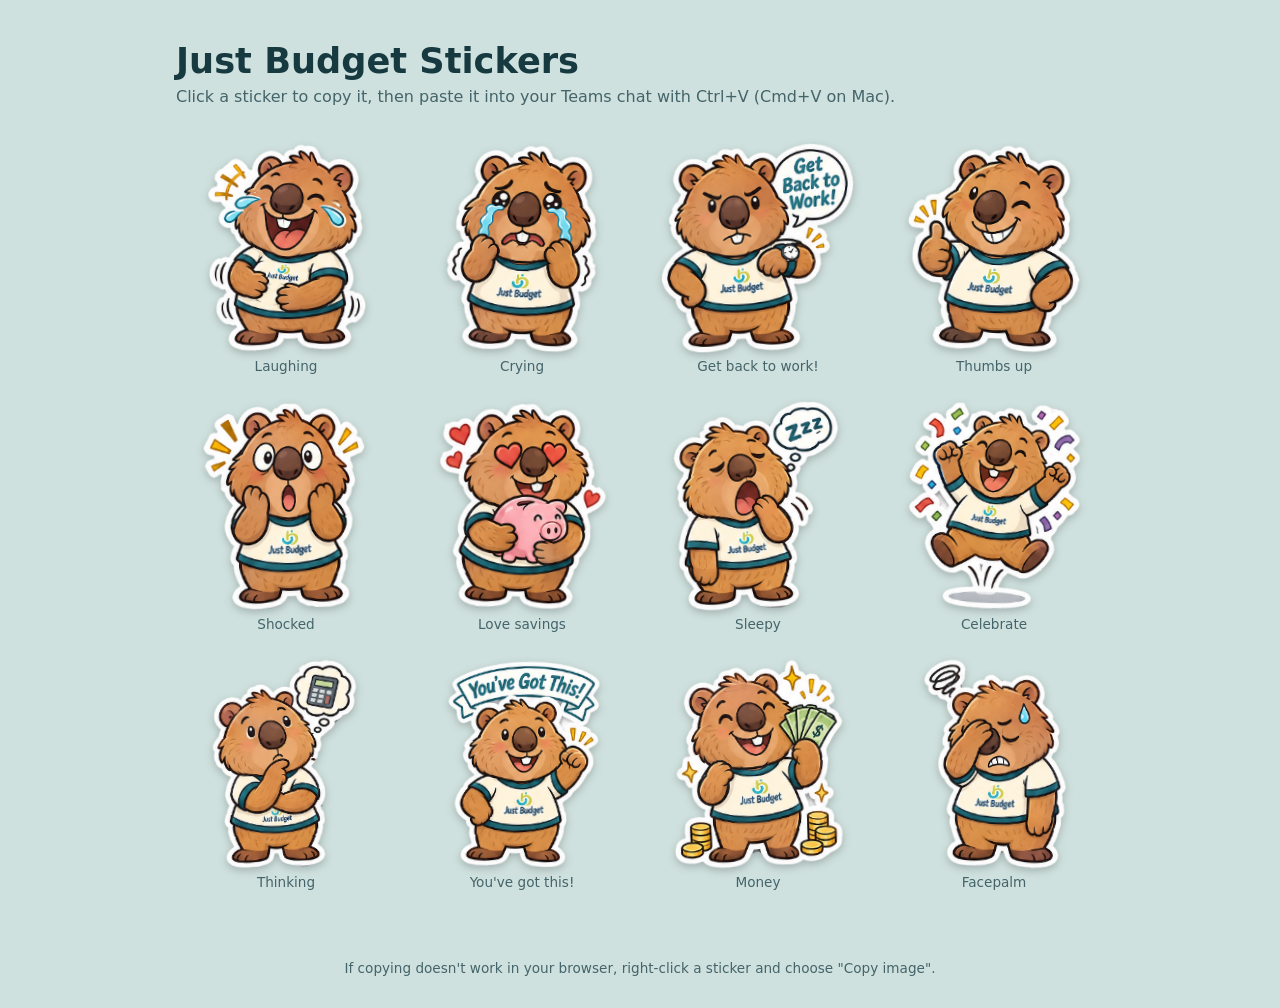
==== index.html @ e2607b58 "Move styles and script into separate files" ====
<!doctype html>
<html lang="en">
<head>
<meta charset="utf-8">
<meta name="viewport" content="width=device-width, initial-scale=1">
<title>Just Budget Stickers</title>
<link rel="stylesheet" href="css/styles.css">
</head>
<body>
<header>
  <h1>Just Budget Stickers</h1>
  <p>Click a sticker to copy it, then paste it into your Teams chat with Ctrl+V (Cmd+V on Mac).</p>
</header>
<main id="grid"></main>
<footer>If copying doesn't work in your browser, right-click a sticker and choose "Copy image".</footer>
<div id="toast" role="status" aria-live="polite"></div>
<script src="js/app.js"></script>
</body>
</html>
---- css/styles.css ----
:root {
  --bg: #cfe1de; --ink: #173a40; --muted: #44646a;
  --accent: #12606b; --ring: rgba(18, 96, 107, .35);
}
@media (prefers-color-scheme: dark) {
  :root { --bg: #15201f; --ink: #e8efee; --muted: #9bb0ae; --accent: #5cc2c9; --ring: rgba(92, 194, 201, .4); }
}
* { box-sizing: border-box; }
body {
  margin: 0; background: var(--bg); color: var(--ink);
  font-family: system-ui, -apple-system, "Segoe UI", Roboto, sans-serif;
}
header { max-width: 960px; margin: 0 auto; padding: 40px 16px 8px; }
h1 { margin: 0 0 6px; font-size: clamp(1.6rem, 4vw, 2.2rem); }
header p { margin: 0; color: var(--muted); }
main {
  max-width: 960px; margin: 0 auto; padding: 24px 16px 64px;
  display: grid; gap: 16px; grid-template-columns: repeat(auto-fill, minmax(200px, 1fr));
}
button.sticker {
  all: unset; cursor: pointer; padding: 6px; border-radius: 18px;
  display: flex; flex-direction: column; align-items: center; gap: 6px;
}
button.sticker img {
  width: 100%; aspect-ratio: 1; object-fit: contain;
  filter: drop-shadow(0 3px 4px rgba(0,0,0,.22));
  transition: transform .15s ease, filter .15s ease;
}
button.sticker:nth-child(odd) img { transform: rotate(-2deg); }
button.sticker:nth-child(even) img { transform: rotate(2deg); }
button.sticker:hover img { transform: translateY(-4px) rotate(0deg) scale(1.04); filter: drop-shadow(0 10px 12px rgba(0,0,0,.25)); }
button.sticker:active img { transform: scale(.95); }
button.sticker:focus-visible { outline: 3px solid var(--ring); outline-offset: 2px; }
button.sticker span { font-size: .85rem; color: var(--muted); }
#toast {
  position: fixed; left: 50%; bottom: 28px; transform: translate(-50%, 20px);
  background: var(--accent); color: #fff; padding: 12px 18px; border-radius: 999px;
  font-weight: 600; opacity: 0; pointer-events: none; transition: opacity .2s, transform .2s;
  max-width: calc(100% - 32px); text-align: center;
}
#toast.show { opacity: 1; transform: translate(-50%, 0); }
#toast.warn { background: #8a4b12; }
footer { text-align: center; color: var(--muted); font-size: .85rem; padding: 0 16px 32px; }
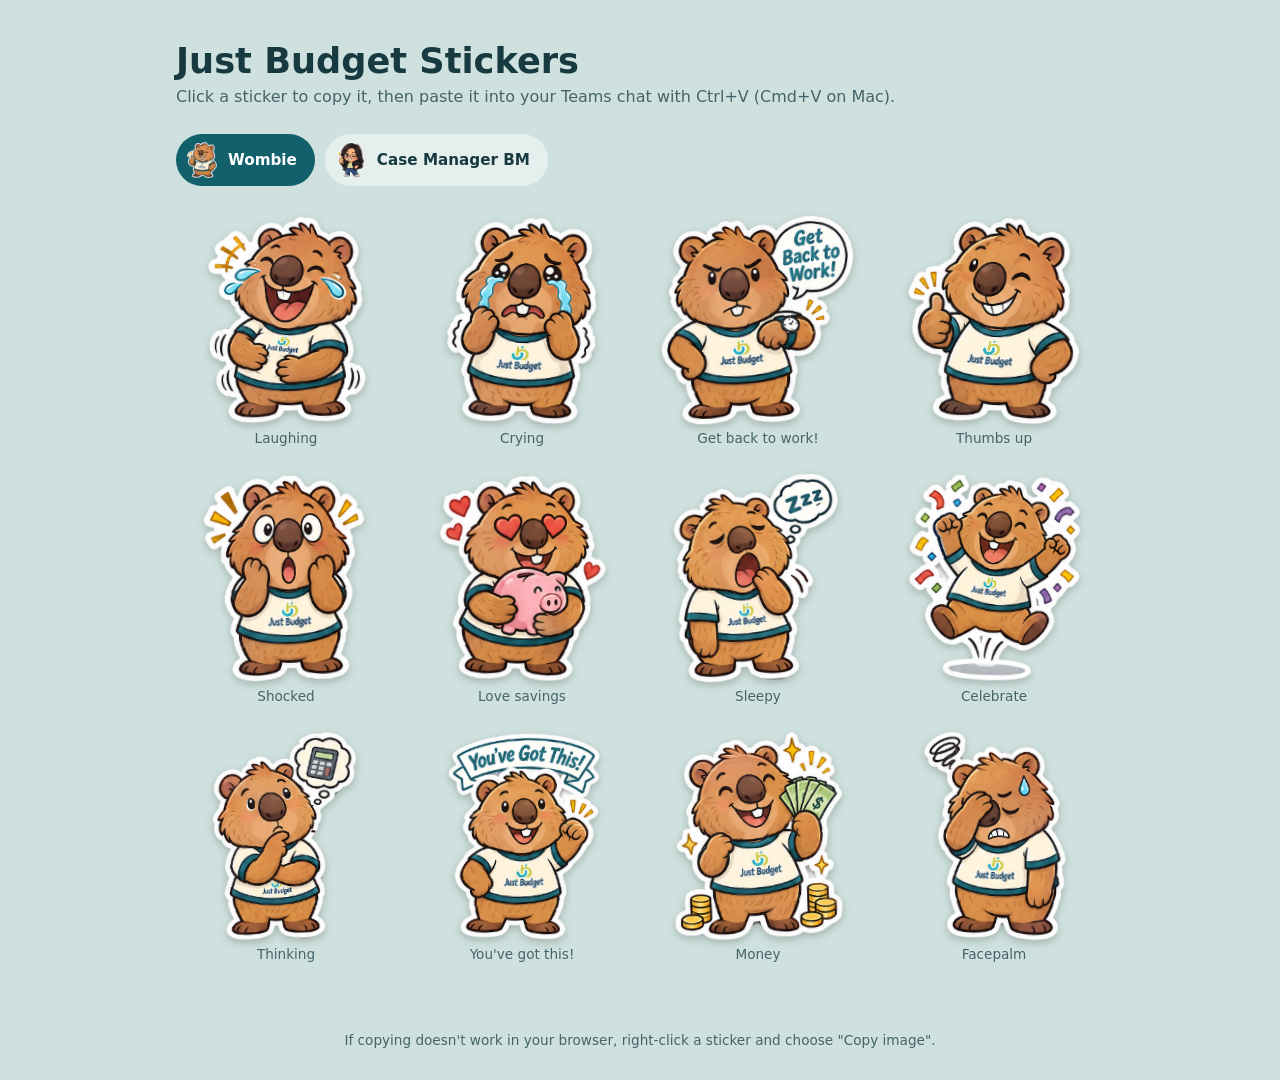
==== commit fafa928b: "Add Case Manager BM stickers and a character switcher" ====
--- a/index.html
+++ b/index.html
@@ -11,6 +11,7 @@
   <h1>Just Budget Stickers</h1>
   <p>Click a sticker to copy it, then paste it into your Teams chat with Ctrl+V (Cmd+V on Mac).</p>
 </header>
+<nav id="picker" role="tablist" aria-label="Choose a character"></nav>
 <main id="grid"></main>
 <footer>If copying doesn't work in your browser, right-click a sticker and choose "Copy image".</footer>
 <div id="toast" role="status" aria-live="polite"></div>
--- a/css/styles.css
+++ b/css/styles.css
@@ -13,6 +13,25 @@
 header { max-width: 960px; margin: 0 auto; padding: 40px 16px 8px; }
 h1 { margin: 0 0 6px; font-size: clamp(1.6rem, 4vw, 2.2rem); }
 header p { margin: 0; color: var(--muted); }
+#picker {
+  max-width: 960px; margin: 0 auto; padding: 20px 16px 0;
+  display: flex; flex-wrap: wrap; gap: 10px;
+}
+button.character {
+  all: unset; cursor: pointer; display: flex; align-items: center; gap: 8px;
+  padding: 6px 16px 6px 6px; border-radius: 999px; font-weight: 600; font-size: .95rem;
+  color: var(--ink); background: rgba(255,255,255,.45); border: 2px solid transparent;
+  transition: background .15s ease, border-color .15s ease;
+}
+button.character img { width: 36px; height: 36px; object-fit: contain; }
+button.character:hover { background: rgba(255,255,255,.75); }
+button.character[aria-selected="true"] { background: var(--accent); color: #fff; }
+button.character:focus-visible { outline: 3px solid var(--ring); outline-offset: 2px; }
+@media (prefers-color-scheme: dark) {
+  button.character { background: rgba(255,255,255,.08); }
+  button.character:hover { background: rgba(255,255,255,.16); }
+  button.character[aria-selected="true"] { background: var(--accent); color: #0d1716; }
+}
 main {
   max-width: 960px; margin: 0 auto; padding: 24px 16px 64px;
   display: grid; gap: 16px; grid-template-columns: repeat(auto-fill, minmax(200px, 1fr));
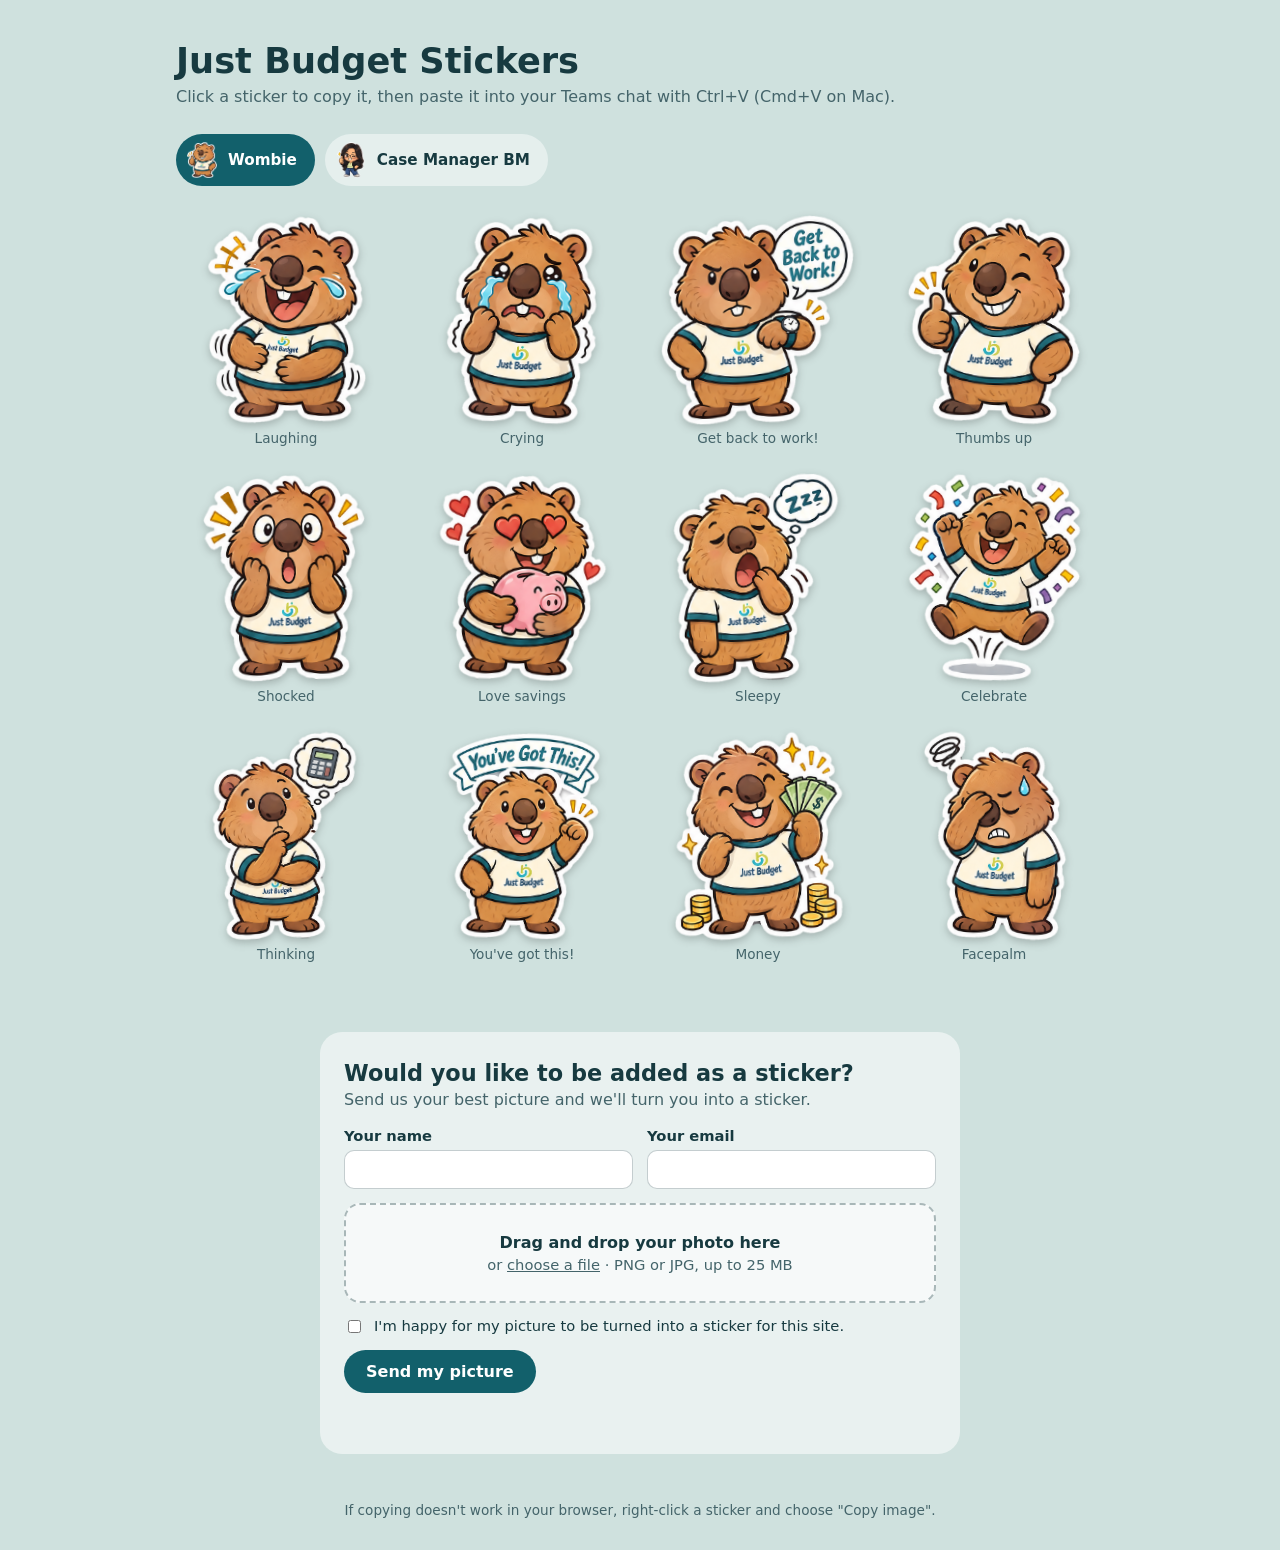
==== commit 635127de: "Add sticker request form with photo upload" ====
--- a/index.html
+++ b/index.html
@@ -13,8 +13,35 @@
 </header>
 <nav id="picker" role="tablist" aria-label="Choose a character"></nav>
 <main id="grid"></main>
+<section id="request" aria-labelledby="request-title">
+  <h2 id="request-title">Would you like to be added as a sticker?</h2>
+  <p>Send us your best picture and we'll turn you into a sticker.</p>
+  <form name="sticker-request" method="POST" data-netlify="true" netlify-honeypot="bot-field" enctype="multipart/form-data" id="request-form">
+    <input type="hidden" name="form-name" value="sticker-request">
+    <p class="hidden"><label>Leave this empty <input name="bot-field" tabindex="-1" autocomplete="off"></label></p>
+    <div class="fields">
+      <label>Your name <input name="name" required autocomplete="name"></label>
+      <label>Your email <input name="email" type="email" required autocomplete="email"></label>
+    </div>
+    <label class="dropzone" id="dropzone">
+      <input type="file" name="photo" id="photo" accept="image/png,image/jpeg" required>
+      <span class="dz-empty">
+        <strong>Drag and drop your photo here</strong>
+        <span>or <u>choose a file</u> · PNG or JPG, up to 25 MB</span>
+      </span>
+      <span class="dz-preview" hidden>
+        <img id="photo-preview" alt="">
+        <span id="photo-name"></span>
+      </span>
+    </label>
+    <label class="consent"><input type="checkbox" name="consent" value="yes" required> I'm happy for my picture to be turned into a sticker for this site.</label>
+    <button type="submit" id="request-submit">Send my picture</button>
+    <p id="request-status" role="status" aria-live="polite"></p>
+  </form>
+</section>
 <footer>If copying doesn't work in your browser, right-click a sticker and choose "Copy image".</footer>
 <div id="toast" role="status" aria-live="polite"></div>
 <script src="js/app.js"></script>
+<script src="js/request.js"></script>
 </body>
 </html>
--- a/css/styles.css
+++ b/css/styles.css
@@ -60,3 +60,49 @@
 #toast.show { opacity: 1; transform: translate(-50%, 0); }
 #toast.warn { background: #8a4b12; }
 footer { text-align: center; color: var(--muted); font-size: .85rem; padding: 0 16px 32px; }
+
+/* Sticker request form */
+[hidden] { display: none !important; }
+#request {
+  max-width: 640px; margin: 0 auto 48px; padding: 28px 24px;
+  background: rgba(255,255,255,.55); border-radius: 22px;
+}
+#request h2 { margin: 0 0 4px; font-size: 1.4rem; }
+#request > p { margin: 0 0 18px; color: var(--muted); }
+#request-form { display: grid; gap: 14px; }
+#request-form .hidden { display: none; }
+#request-form .fields { display: grid; gap: 14px; grid-template-columns: repeat(auto-fit, minmax(220px, 1fr)); }
+#request-form label { display: grid; gap: 6px; font-weight: 600; font-size: .92rem; }
+#request-form input[type="text"], #request-form input:not([type]), #request-form input[type="email"] {
+  font: inherit; font-weight: 400; padding: 10px 12px; border-radius: 10px;
+  border: 1.5px solid rgba(23,58,64,.25); background: #fff; color: #173a40;
+}
+#request-form input:focus-visible { outline: 3px solid var(--ring); outline-offset: 1px; }
+.dropzone {
+  position: relative; display: block !important; cursor: pointer; text-align: center;
+  padding: 28px 16px; border: 2px dashed rgba(23,58,64,.35); border-radius: 16px;
+  background: rgba(255,255,255,.6); transition: border-color .15s ease, background .15s ease;
+}
+.dropzone input[type="file"] { position: absolute; inset: 0; opacity: 0; width: 100%; cursor: pointer; }
+.dropzone.dragover { border-color: var(--accent); background: rgba(255,255,255,.9); }
+.dropzone:focus-within { outline: 3px solid var(--ring); outline-offset: 2px; }
+.dz-empty { display: grid; gap: 4px; font-weight: 400; color: var(--muted); }
+.dz-empty strong { color: var(--ink); font-size: 1rem; }
+.dz-preview { display: grid; justify-items: center; gap: 8px; font-weight: 400; color: var(--muted); }
+.dz-preview img { max-height: 180px; max-width: 100%; border-radius: 12px; }
+#request-form .consent { display: flex; gap: 10px; align-items: flex-start; font-weight: 400; }
+#request-form .consent input { margin-top: 3px; }
+#request-submit {
+  all: unset; cursor: pointer; justify-self: start; padding: 12px 22px; border-radius: 999px;
+  background: var(--accent); color: #fff; font-weight: 700;
+}
+#request-submit:disabled { opacity: .6; cursor: progress; }
+#request-submit:focus-visible { outline: 3px solid var(--ring); outline-offset: 2px; }
+#request-status { margin: 0; min-height: 1.2em; font-weight: 600; }
+#request-status.error { color: #a33a12; }
+@media (prefers-color-scheme: dark) {
+  #request { background: rgba(255,255,255,.06); }
+  .dropzone { background: rgba(255,255,255,.04); border-color: rgba(232,239,238,.3); }
+  #request-submit { color: #0d1716; }
+  #request-status.error { color: #f0a07a; }
+}
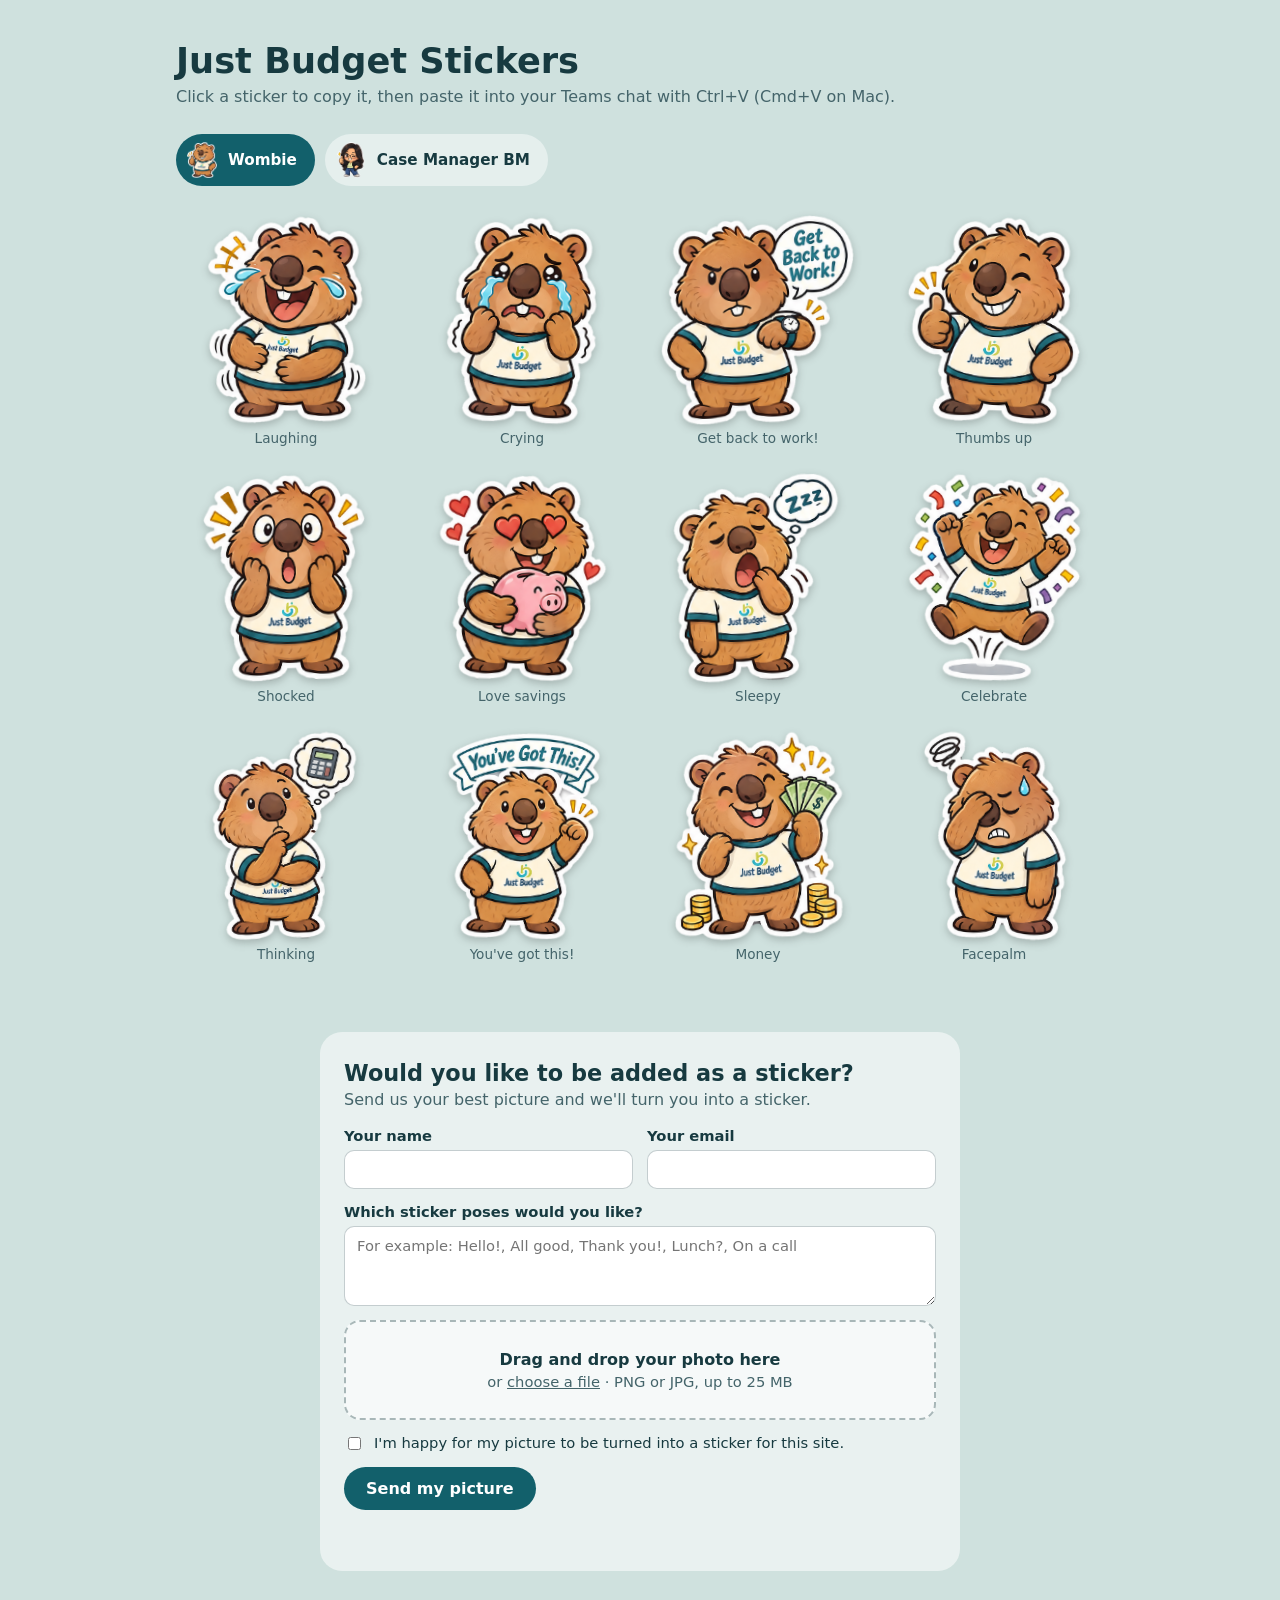
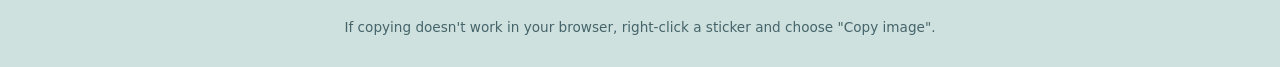
==== commit 2ba8c839: "Ask which sticker poses people would like" ====
--- a/index.html
+++ b/index.html
@@ -23,6 +23,9 @@
       <label>Your name <input name="name" required autocomplete="name"></label>
       <label>Your email <input name="email" type="email" required autocomplete="email"></label>
     </div>
+    <label>Which sticker poses would you like?
+      <textarea name="poses" rows="3" placeholder="For example: Hello!, All good, Thank you!, Lunch?, On a call"></textarea>
+    </label>
     <label class="dropzone" id="dropzone">
       <input type="file" name="photo" id="photo" accept="image/png,image/jpeg" required>
       <span class="dz-empty">
--- a/css/styles.css
+++ b/css/styles.css
@@ -73,11 +73,12 @@
 #request-form .hidden { display: none; }
 #request-form .fields { display: grid; gap: 14px; grid-template-columns: repeat(auto-fit, minmax(220px, 1fr)); }
 #request-form label { display: grid; gap: 6px; font-weight: 600; font-size: .92rem; }
-#request-form input[type="text"], #request-form input:not([type]), #request-form input[type="email"] {
+#request-form input[type="text"], #request-form input:not([type]), #request-form input[type="email"], #request-form textarea {
   font: inherit; font-weight: 400; padding: 10px 12px; border-radius: 10px;
   border: 1.5px solid rgba(23,58,64,.25); background: #fff; color: #173a40;
 }
-#request-form input:focus-visible { outline: 3px solid var(--ring); outline-offset: 1px; }
+#request-form textarea { resize: vertical; min-height: 80px; }
+#request-form input:focus-visible, #request-form textarea:focus-visible { outline: 3px solid var(--ring); outline-offset: 1px; }
 .dropzone {
   position: relative; display: block !important; cursor: pointer; text-align: center;
   padding: 28px 16px; border: 2px dashed rgba(23,58,64,.35); border-radius: 16px;
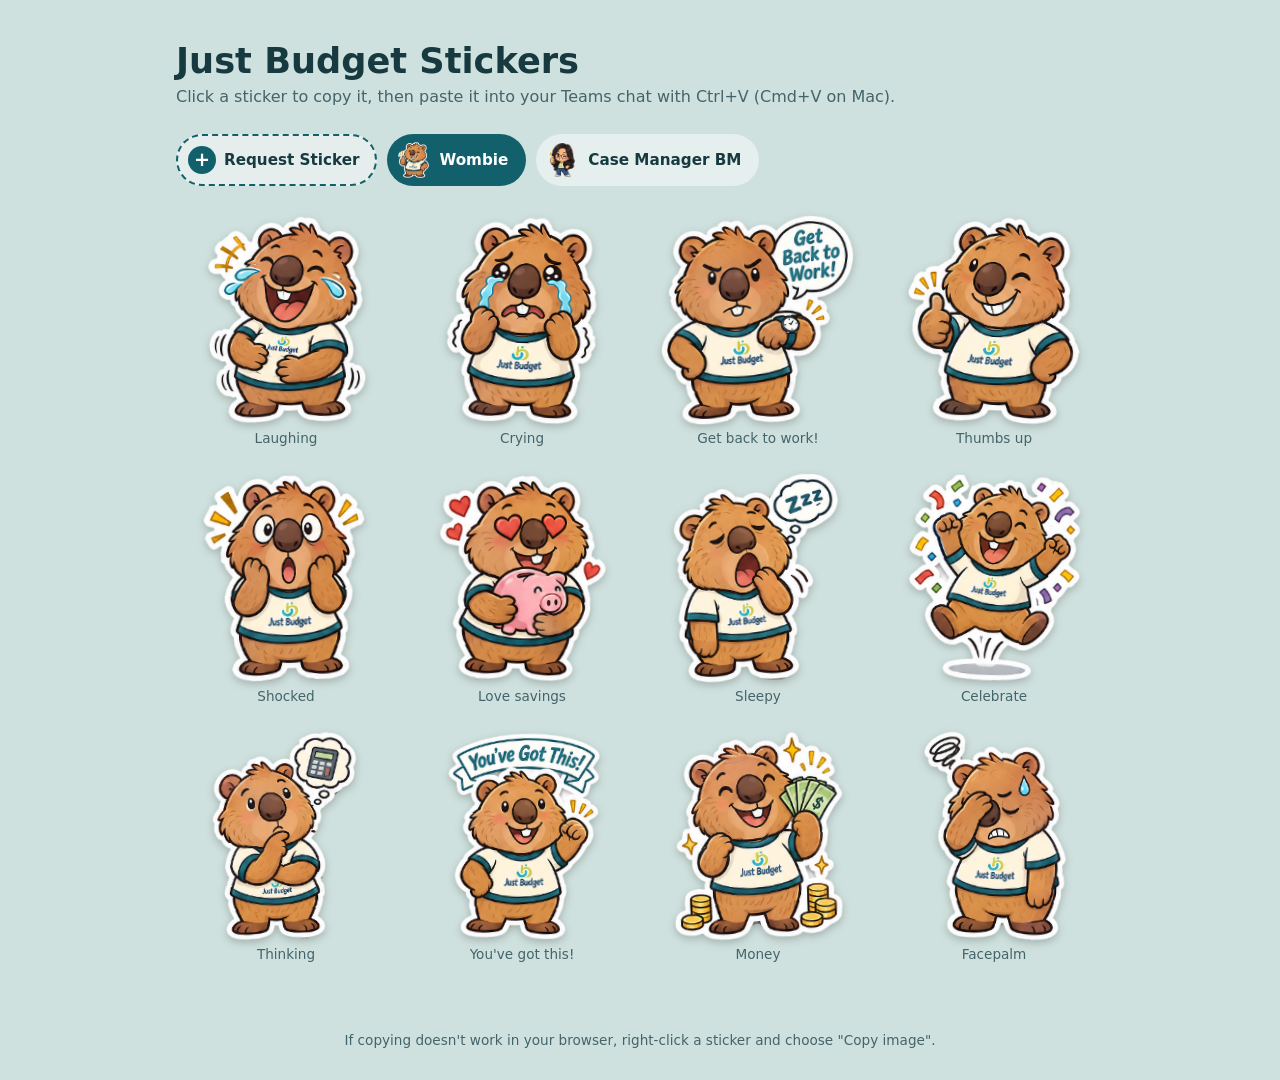
==== commit 8a0f756e: "Hide the request form behind a Request Sticker tab" ====
--- a/index.html
+++ b/index.html
@@ -13,7 +13,7 @@
 </header>
 <nav id="picker" role="tablist" aria-label="Choose a character"></nav>
 <main id="grid"></main>
-<section id="request" aria-labelledby="request-title">
+<section id="request" aria-labelledby="request-title" hidden>
   <h2 id="request-title">Would you like to be added as a sticker?</h2>
   <p>Send us your best picture and we'll turn you into a sticker.</p>
   <form name="sticker-request" method="POST" data-netlify="true" netlify-honeypot="bot-field" enctype="multipart/form-data" id="request-form">
--- a/css/styles.css
+++ b/css/styles.css
@@ -26,6 +26,12 @@
 button.character img { width: 36px; height: 36px; object-fit: contain; }
 button.character:hover { background: rgba(255,255,255,.75); }
 button.character[aria-selected="true"] { background: var(--accent); color: #fff; }
+button.character.request-tab { padding-left: 10px; border-style: dashed; border-color: var(--accent); }
+button.character .plus {
+  display: grid; place-items: center; width: 28px; height: 28px; border-radius: 50%;
+  background: var(--accent); color: #fff; font-size: 1.2rem; line-height: 1;
+}
+button.character.request-tab[aria-selected="true"] .plus { background: #fff; color: var(--accent); }
 button.character:focus-visible { outline: 3px solid var(--ring); outline-offset: 2px; }
 @media (prefers-color-scheme: dark) {
   button.character { background: rgba(255,255,255,.08); }
@@ -64,7 +70,7 @@
 /* Sticker request form */
 [hidden] { display: none !important; }
 #request {
-  max-width: 640px; margin: 0 auto 48px; padding: 28px 24px;
+  max-width: 640px; margin: 24px auto 48px; padding: 28px 24px;
   background: rgba(255,255,255,.55); border-radius: 22px;
 }
 #request h2 { margin: 0 0 4px; font-size: 1.4rem; }
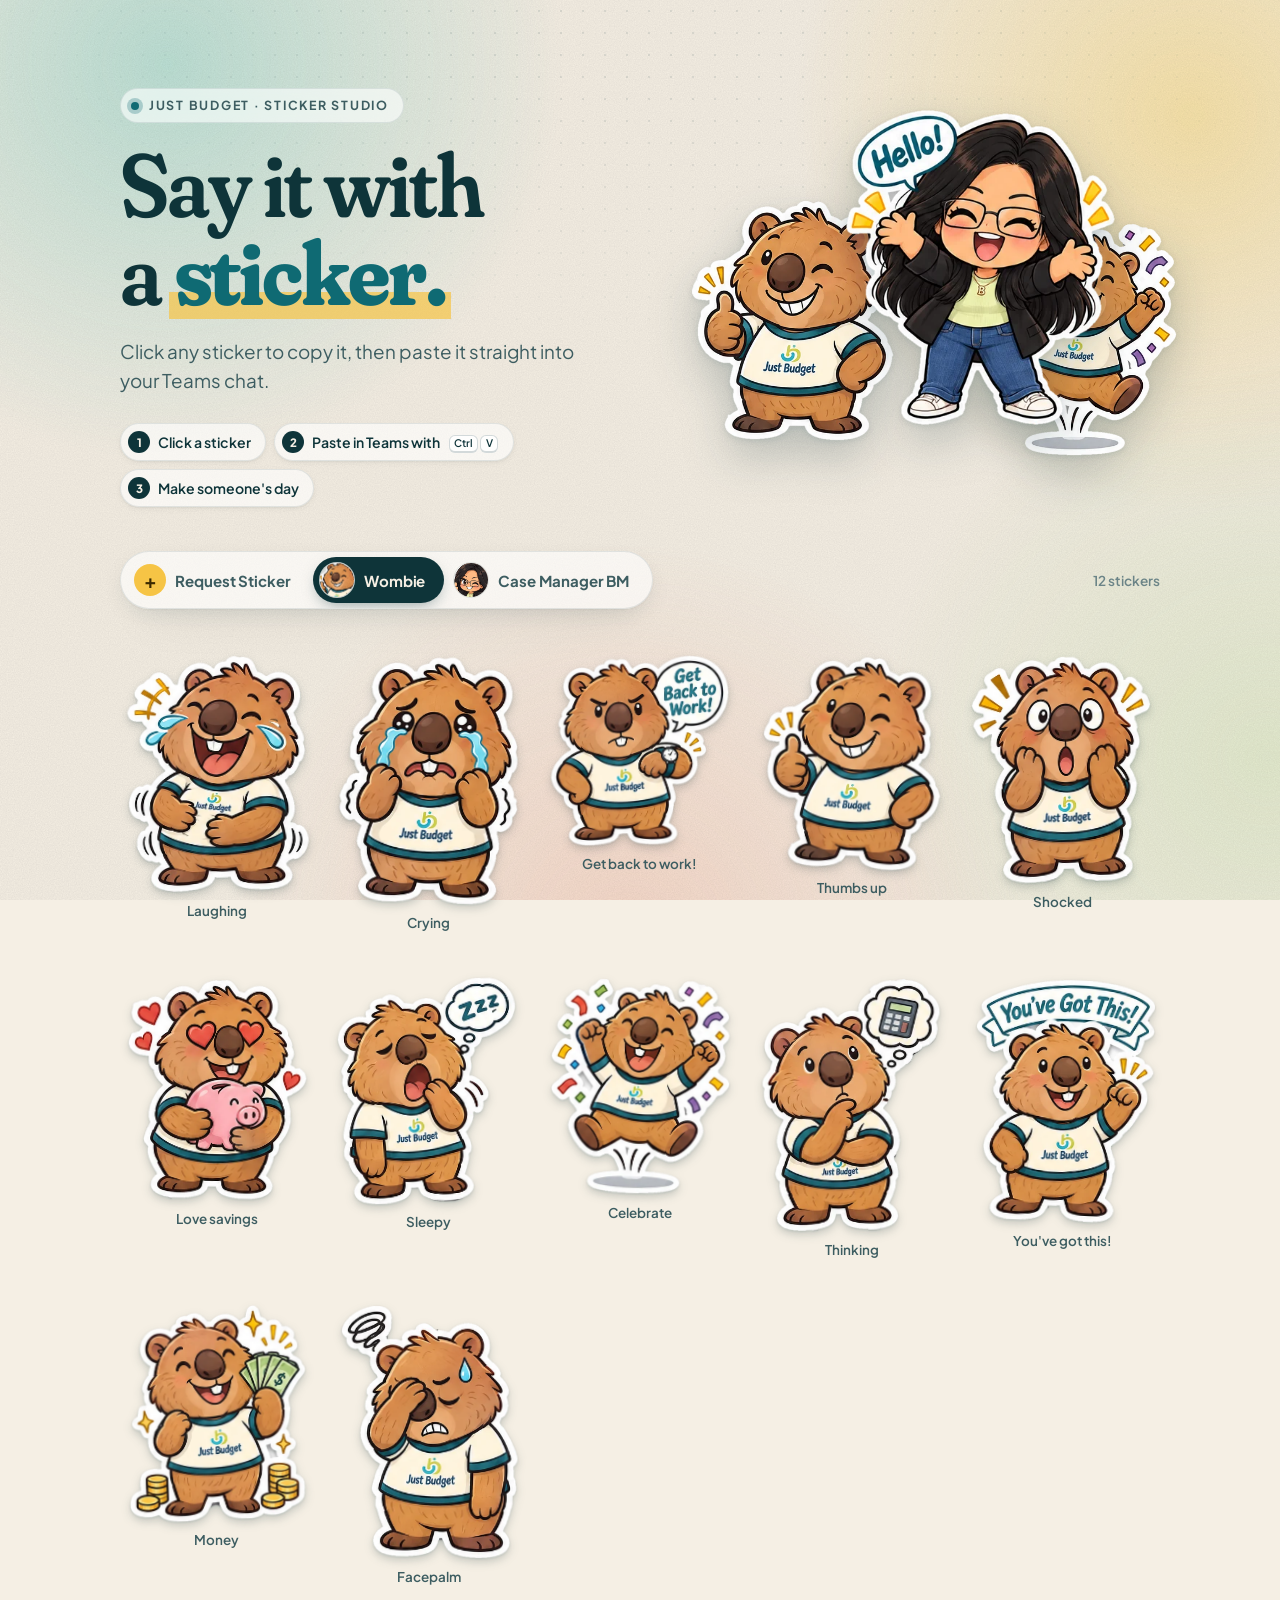
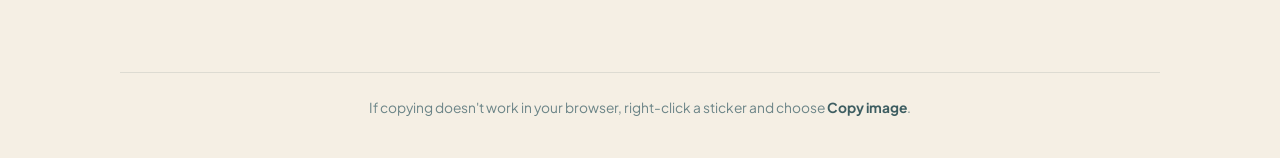
==== commit 638aac79: "Redesign the site with custom fonts, layered backgrounds and smoother loading" ====
--- a/index.html
+++ b/index.html
@@ -2,33 +2,77 @@
 <html lang="en">
 <head>
 <meta charset="utf-8">
-<meta name="viewport" content="width=device-width, initial-scale=1">
+<meta name="viewport" content="width=device-width, initial-scale=1, viewport-fit=cover">
 <title>Just Budget Stickers</title>
+<meta name="description" content="Click a Just Budget sticker to copy it, then paste it into your Teams chat.">
+<meta name="theme-color" content="#f5efe4" media="(prefers-color-scheme: light)">
+<meta name="theme-color" content="#0b1f22" media="(prefers-color-scheme: dark)">
+<link rel="icon" type="image/webp" href="stickers/wombie/web/04-thumbs-up.webp">
+<link rel="preload" href="fonts/fraunces.woff2" as="font" type="font/woff2" crossorigin>
+<link rel="preload" href="fonts/jakarta.woff2" as="font" type="font/woff2" crossorigin>
 <link rel="stylesheet" href="css/styles.css">
 </head>
 <body>
-<header>
-  <h1>Just Budget Stickers</h1>
-  <p>Click a sticker to copy it, then paste it into your Teams chat with Ctrl+V (Cmd+V on Mac).</p>
+<div class="backdrop" aria-hidden="true">
+  <span class="blob b1"></span><span class="blob b2"></span><span class="blob b3"></span><span class="blob b4"></span>
+  <span class="dots"></span>
+  <span class="grain"></span>
+</div>
+
+<header class="hero">
+  <div class="hero-copy">
+    <p class="eyebrow intro" style="--i:0"><span class="eyebrow-dot"></span>Just Budget · Sticker Studio</p>
+    <h1 class="intro" style="--i:1">Say it with <br>a <em>sticker.</em></h1>
+    <p class="lede intro" style="--i:2">Click any sticker to copy it, then paste it straight into your Teams chat.</p>
+    <ol class="steps intro" style="--i:3" aria-label="How to use">
+      <li><span class="step-n">1</span>Click a sticker</li>
+      <li><span class="step-n">2</span>Paste in Teams with <span id="paste-keys"><kbd>Ctrl</kbd><kbd>V</kbd></span></li>
+      <li><span class="step-n">3</span>Make someone's day</li>
+    </ol>
+  </div>
+  <div class="hero-art intro" style="--i:2" aria-hidden="true">
+    <img class="float f1" src="stickers/wombie/web/04-thumbs-up.webp" alt="" width="342" height="440" fetchpriority="high">
+    <img class="float f2" src="stickers/case-manager-bm/web/22-hello.webp" alt="" width="342" height="440" fetchpriority="high">
+    <img class="float f3" src="stickers/wombie/web/08-celebrate.webp" alt="" width="342" height="440">
+  </div>
 </header>
-<nav id="picker" role="tablist" aria-label="Choose a character"></nav>
-<main id="grid"></main>
+
+<div class="bar intro" style="--i:4">
+  <nav id="picker" role="tablist" aria-label="Choose a character">
+    <span class="indicator" aria-hidden="true"></span>
+  </nav>
+  <p id="count" class="count" aria-live="polite"></p>
+</div>
+
+<main id="grid" aria-label="Stickers"></main>
+
 <section id="request" aria-labelledby="request-title" hidden>
-  <h2 id="request-title">Would you like to be added as a sticker?</h2>
-  <p>Send us your best picture and we'll turn you into a sticker.</p>
-  <form name="sticker-request" method="POST" data-netlify="true" netlify-honeypot="bot-field" enctype="multipart/form-data" id="request-form">
+  <div class="request-intro">
+    <p class="eyebrow"><span class="eyebrow-dot"></span>Join the collection</p>
+    <h2 id="request-title">Would you like to be added as a&nbsp;<em>sticker?</em></h2>
+    <p class="lede">Send us your best picture and we'll turn you into a sticker set for the whole team.</p>
+    <ol class="how">
+      <li><span class="how-n">01</span><div><strong>Send a photo</strong><span>A clear, well-lit picture of your face works best.</span></div></li>
+      <li><span class="how-n">02</span><div><strong>We draw you</strong><span>Tell us the poses you want and we'll do the rest.</span></div></li>
+      <li><span class="how-n">03</span><div><strong>You're a sticker</strong><span>Your set shows up here, ready to paste into Teams.</span></div></li>
+    </ol>
+  </div>
+  <form name="sticker-request" method="POST" data-netlify="true" netlify-honeypot="bot-field" enctype="multipart/form-data" id="request-form" class="card">
     <input type="hidden" name="form-name" value="sticker-request">
     <p class="hidden"><label>Leave this empty <input name="bot-field" tabindex="-1" autocomplete="off"></label></p>
     <div class="fields">
-      <label>Your name <input name="name" required autocomplete="name"></label>
-      <label>Your email <input name="email" type="email" required autocomplete="email"></label>
+      <label class="field"><span>Your name</span><input name="name" required autocomplete="name" placeholder="Alex Smith"></label>
+      <label class="field"><span>Your email</span><input name="email" type="email" required autocomplete="email" placeholder="alex@company.com"></label>
     </div>
-    <label>Which sticker poses would you like?
+    <label class="field"><span>Which sticker poses would you like?</span>
       <textarea name="poses" rows="3" placeholder="For example: Hello!, All good, Thank you!, Lunch?, On a call"></textarea>
     </label>
     <label class="dropzone" id="dropzone">
       <input type="file" name="photo" id="photo" accept="image/png,image/jpeg" required>
       <span class="dz-empty">
+        <span class="dz-icon" aria-hidden="true">
+          <svg viewBox="0 0 24 24" width="26" height="26" fill="none" stroke="currentColor" stroke-width="1.8" stroke-linecap="round" stroke-linejoin="round"><path d="M12 16V4m0 0-4.5 4.5M12 4l4.5 4.5"/><path d="M4 15v3a2 2 0 0 0 2 2h12a2 2 0 0 0 2-2v-3"/></svg>
+        </span>
         <strong>Drag and drop your photo here</strong>
         <span>or <u>choose a file</u> · PNG or JPG, up to 25 MB</span>
       </span>
@@ -37,13 +81,22 @@
         <span id="photo-name"></span>
       </span>
     </label>
-    <label class="consent"><input type="checkbox" name="consent" value="yes" required> I'm happy for my picture to be turned into a sticker for this site.</label>
-    <button type="submit" id="request-submit">Send my picture</button>
-    <p id="request-status" role="status" aria-live="polite"></p>
+    <label class="consent"><input type="checkbox" name="consent" value="yes" required><span class="check" aria-hidden="true"></span><span>I'm happy for my picture to be turned into a sticker for this site.</span></label>
+    <div class="submit-row">
+      <button type="submit" id="request-submit" class="btn"><span class="btn-label">Send my picture</span><svg viewBox="0 0 24 24" width="18" height="18" fill="none" stroke="currentColor" stroke-width="2" stroke-linecap="round" stroke-linejoin="round" aria-hidden="true"><path d="M5 12h14m0 0-6-6m6 6-6 6"/></svg></button>
+      <p id="request-status" role="status" aria-live="polite"></p>
+    </div>
   </form>
 </section>
-<footer>If copying doesn't work in your browser, right-click a sticker and choose "Copy image".</footer>
-<div id="toast" role="status" aria-live="polite"></div>
+
+<footer>
+  <p>If copying doesn't work in your browser, right-click a sticker and choose <strong>Copy image</strong>.</p>
+</footer>
+
+<div id="toast" role="status" aria-live="polite">
+  <img id="toast-img" alt="" width="40" height="40">
+  <span id="toast-text"></span>
+</div>
 <script src="js/app.js"></script>
 <script src="js/request.js"></script>
 </body>
--- a/css/styles.css
+++ b/css/styles.css
@@ -1,115 +1,473 @@
+/* ---------- Fonts (self-hosted, latin subset) ---------- */
+@font-face {
+  font-family: 'Fraunces'; font-style: normal; font-weight: 400 800; font-display: swap;
+  src: url(../fonts/fraunces.woff2) format('woff2');
+}
+@font-face {
+  font-family: 'Plus Jakarta Sans'; font-style: normal; font-weight: 400 800; font-display: swap;
+  src: url(../fonts/jakarta.woff2) format('woff2');
+}
+/* Metric-matched fallbacks so the swap to the real fonts doesn't shift the layout */
+@font-face { font-family: 'Fraunces Fallback'; src: local('Georgia'); size-adjust: 104%; ascent-override: 94%; descent-override: 25%; }
+@font-face { font-family: 'Jakarta Fallback'; src: local('Arial'); size-adjust: 103%; ascent-override: 98%; descent-override: 21%; }
+
+/* ---------- Tokens ---------- */
 :root {
-  --bg: #cfe1de; --ink: #173a40; --muted: #44646a;
-  --accent: #12606b; --ring: rgba(18, 96, 107, .35);
+  --paper: #f5efe4;
+  --paper-2: #fbf8f2;
+  --ink: #0e3439;
+  --ink-soft: #3d5d61;
+  --muted: #6b8487;
+  --accent: #0f6a73;
+  --accent-ink: #ffffff;
+  --accent-glow: rgba(15, 106, 115, .28);
+  --sun: #f6c445;
+  --mark: rgba(246, 196, 69, .7);
+  --peach: #f4a68a;
+  --mint: #9fd8c9;
+  --lime: #d9e8a3;
+  --glass: rgba(255, 255, 255, .62);
+  --glass-strong: rgba(255, 255, 255, .86);
+  --line: rgba(14, 52, 57, .10);
+  --line-strong: rgba(14, 52, 57, .18);
+  --shadow-sm: 0 1px 2px rgba(14, 52, 57, .06), 0 2px 6px rgba(14, 52, 57, .05);
+  --shadow-md: 0 1px 2px rgba(14, 52, 57, .05), 0 8px 24px -6px rgba(14, 52, 57, .14), 0 24px 48px -24px rgba(14, 52, 57, .18);
+  --ring: rgba(15, 106, 115, .38);
+  --error: #b2401a;
+  --blob-a: #8fd3c8; --blob-b: #f8d77a; --blob-c: #f6b29b; --blob-d: #bfe0a2;
+  --blob-opacity: .55;
+  --grain-opacity: .07;
+
+  --ease-out: cubic-bezier(0.23, 1, 0.32, 1);
+  --ease-in-out: cubic-bezier(0.77, 0, 0.175, 1);
+  --ease-spring: cubic-bezier(0.34, 1.36, 0.64, 1);
+
+  --font-display: 'Fraunces', 'Fraunces Fallback', Georgia, serif;
+  --font-body: 'Plus Jakarta Sans', 'Jakarta Fallback', system-ui, -apple-system, 'Segoe UI', sans-serif;
+  --max: 1120px;
+  --gutter: clamp(16px, 4vw, 40px);
+  color-scheme: light;
 }
 @media (prefers-color-scheme: dark) {
-  :root { --bg: #15201f; --ink: #e8efee; --muted: #9bb0ae; --accent: #5cc2c9; --ring: rgba(92, 194, 201, .4); }
-}
-* { box-sizing: border-box; }
+  :root {
+    --paper: #0b1f22;
+    --paper-2: #10282b;
+    --ink: #eef5f3;
+    --ink-soft: #c2d4d1;
+    --muted: #8ba5a2;
+    --accent: #6fd0cf;
+    --accent-ink: #062226;
+    --accent-glow: rgba(111, 208, 207, .28);
+    --glass: rgba(18, 44, 48, .58);
+    --glass-strong: rgba(22, 52, 56, .9);
+    --line: rgba(238, 245, 243, .09);
+    --line-strong: rgba(238, 245, 243, .18);
+    --shadow-sm: 0 1px 2px rgba(0, 0, 0, .3);
+    --shadow-md: 0 1px 2px rgba(0, 0, 0, .3), 0 12px 32px -8px rgba(0, 0, 0, .5);
+    --ring: rgba(111, 208, 207, .5);
+    --error: #f2a27f;
+    --blob-a: #0f6a73; --blob-b: #6b5a1c; --blob-c: #6a3527; --blob-d: #2f5a35;
+    --blob-opacity: .5;
+    --mark: rgba(246, 196, 69, .28);
+    --grain-opacity: .09;
+    color-scheme: dark;
+  }
+}
+
+/* ---------- Base ---------- */
+*, *::before, *::after { box-sizing: border-box; }
+[hidden] { display: none !important; }
+html { -webkit-text-size-adjust: 100%; text-size-adjust: 100%; }
 body {
-  margin: 0; background: var(--bg); color: var(--ink);
-  font-family: system-ui, -apple-system, "Segoe UI", Roboto, sans-serif;
-}
-header { max-width: 960px; margin: 0 auto; padding: 40px 16px 8px; }
-h1 { margin: 0 0 6px; font-size: clamp(1.6rem, 4vw, 2.2rem); }
-header p { margin: 0; color: var(--muted); }
+  margin: 0; min-height: 100vh; overflow-x: hidden;
+  background: var(--paper); color: var(--ink);
+  font-family: var(--font-body); font-size: 16px; line-height: 1.55;
+  -webkit-font-smoothing: antialiased; -moz-osx-font-smoothing: grayscale;
+  text-rendering: optimizeLegibility;
+  -webkit-tap-highlight-color: transparent;
+}
+::selection { background: var(--sun); color: #0e3439; }
+img { display: block; max-width: 100%; }
+kbd {
+  display: inline-grid; place-items: center; min-width: 1.7em; height: 1.7em; padding: 0 .4em;
+  font: 600 .74em/1 var(--font-body); color: var(--ink);
+  background: var(--glass-strong); border: 1px solid var(--line-strong); border-bottom-width: 2px;
+  border-radius: 6px; margin: 0 1px; vertical-align: .05em;
+}
+
+/* ---------- Backdrop: drifting colour blobs, dot grid, film grain ---------- */
+.backdrop { position: fixed; inset: 0; z-index: -1; overflow: hidden; pointer-events: none; }
+.blob {
+  position: absolute; width: 62vmax; height: 62vmax; border-radius: 50%;
+  opacity: var(--blob-opacity); will-change: transform;
+  animation: drift 38s var(--ease-in-out) infinite alternate;
+}
+.b1 { background: radial-gradient(closest-side, var(--blob-a), transparent); top: -26vmax; left: -18vmax; }
+.b2 { background: radial-gradient(closest-side, var(--blob-b), transparent); top: -22vmax; right: -24vmax; animation-duration: 46s; animation-delay: -12s; }
+.b3 { background: radial-gradient(closest-side, var(--blob-c), transparent); bottom: -34vmax; left: 18vw; animation-duration: 52s; animation-delay: -24s; opacity: calc(var(--blob-opacity) * .7); }
+.b4 { background: radial-gradient(closest-side, var(--blob-d), transparent); top: 40vh; right: -30vmax; animation-duration: 60s; animation-delay: -6s; opacity: calc(var(--blob-opacity) * .6); }
+@keyframes drift {
+  0%   { transform: translate3d(0, 0, 0) scale(1); }
+  50%  { transform: translate3d(6vmax, 4vmax, 0) scale(1.08); }
+  100% { transform: translate3d(-4vmax, 7vmax, 0) scale(.96); }
+}
+.dots {
+  position: absolute; inset: 0;
+  background-image: radial-gradient(var(--line-strong) 1px, transparent 1.2px);
+  background-size: 22px 22px;
+  -webkit-mask-image: radial-gradient(ellipse 80% 60% at 50% 0%, #000 20%, transparent 75%);
+  mask-image: radial-gradient(ellipse 80% 60% at 50% 0%, #000 20%, transparent 75%);
+  opacity: .55;
+}
+.grain {
+  position: absolute; inset: -50%; opacity: var(--grain-opacity);
+  background-image: url("data:image/svg+xml,%3Csvg xmlns='http://www.w3.org/2000/svg' width='220' height='220'%3E%3Cfilter id='n'%3E%3CfeTurbulence type='fractalNoise' baseFrequency='.85' numOctaves='3' stitchTiles='stitch'/%3E%3CfeColorMatrix values='0 0 0 0 0 0 0 0 0 0 0 0 0 0 0 0 0 0 1 0'/%3E%3C/filter%3E%3Crect width='100%25' height='100%25' filter='url(%23n)'/%3E%3C/svg%3E");
+}
+
+/* ---------- Page intro (plays once on load) ---------- */
+.intro { animation: rise 900ms var(--ease-out) both; animation-delay: calc(var(--i, 0) * 70ms + 60ms); }
+@keyframes rise {
+  from { opacity: 0; transform: translateY(14px); filter: blur(6px); }
+  to   { opacity: 1; transform: none; filter: blur(0); }
+}
+
+/* ---------- Hero ---------- */
+.hero {
+  max-width: var(--max); margin: 0 auto;
+  padding: clamp(40px, 8vw, 88px) var(--gutter) clamp(20px, 3vw, 32px);
+  display: grid; grid-template-columns: minmax(0, 1.25fr) minmax(0, 1fr); align-items: center; gap: 24px;
+}
+.eyebrow {
+  display: inline-flex; align-items: center; gap: 10px; margin: 0 0 18px;
+  font-size: .78rem; font-weight: 700; letter-spacing: .14em; text-transform: uppercase; color: var(--ink-soft);
+  padding: 7px 14px 7px 10px; border-radius: 999px;
+  background: var(--glass); border: 1px solid var(--line);
+  -webkit-backdrop-filter: blur(12px) saturate(1.4); backdrop-filter: blur(12px) saturate(1.4);
+}
+.eyebrow-dot {
+  width: 8px; height: 8px; border-radius: 50%; background: var(--accent);
+  box-shadow: 0 0 0 4px var(--accent-glow);
+}
+h1, h2 { font-family: var(--font-display); font-weight: 600; letter-spacing: -.025em; margin: 0; font-variation-settings: 'SOFT' 100, 'WONK' 0; }
+h1 { font-size: clamp(2.9rem, 7.6vw, 5.6rem); line-height: .98; }
+h1 em, h2 em {
+  font-style: normal; font-weight: 700; color: var(--accent);
+  background: linear-gradient(transparent 68%, var(--mark) 68%, var(--mark) 92%, transparent 92%);
+  padding: 0 .06em; margin: 0 -.06em;
+}
+.lede { margin: 20px 0 0; max-width: 34ch; font-size: clamp(1.02rem, 1.6vw, 1.18rem); color: var(--ink-soft); }
+.steps {
+  list-style: none; margin: 28px 0 0; padding: 0;
+  display: flex; flex-wrap: wrap; gap: 8px;
+}
+.steps li {
+  display: inline-flex; align-items: center; gap: 8px;
+  padding: 7px 14px 7px 7px; border-radius: 999px; font-size: .88rem; font-weight: 600;
+  background: var(--glass); border: 1px solid var(--line); box-shadow: var(--shadow-sm);
+  -webkit-backdrop-filter: blur(12px); backdrop-filter: blur(12px);
+}
+.steps .muted { color: var(--muted); font-weight: 500; }
+.step-n {
+  display: grid; place-items: center; width: 22px; height: 22px; border-radius: 50%;
+  font-size: .72rem; font-weight: 800; background: var(--ink); color: var(--paper);
+}
+
+.hero-art { position: relative; height: clamp(260px, 32vw, 380px); }
+.float {
+  position: absolute; width: auto; height: 78%;
+  filter: drop-shadow(0 18px 24px rgba(14, 52, 57, .22)) drop-shadow(0 2px 3px rgba(14, 52, 57, .12));
+  animation: bob 7s var(--ease-in-out) infinite alternate;
+}
+.f1 { left: -4%; top: 24%; height: 64%; --r: -10deg; animation-delay: -1s; z-index: 1; }
+.f2 { left: 30%; top: 0;   height: 84%; --r: 3deg;  animation-delay: -3.5s; z-index: 2; }
+.f3 { right: -4%; top: 30%; height: 62%; --r: 12deg; animation-delay: -5s; }
+@keyframes bob {
+  from { transform: translate3d(0, 0, 0) rotate(var(--r)); }
+  to   { transform: translate3d(0, -12px, 0) rotate(calc(var(--r) * .7)); }
+}
+
+/* ---------- Character picker ---------- */
+.bar {
+  position: sticky; top: 0; z-index: 20;
+  max-width: var(--max); margin: 0 auto; padding: 12px var(--gutter);
+  display: flex; align-items: center; justify-content: space-between; gap: 16px;
+}
+.bar::before {
+  /* frosted strip appears behind the bar once it sticks */
+  content: ''; position: absolute; inset: 0 calc(50% - 50vw); z-index: -1;
+  background: color-mix(in srgb, var(--paper) 84%, transparent);
+  -webkit-backdrop-filter: blur(18px) saturate(1.6); backdrop-filter: blur(18px) saturate(1.6);
+  border-bottom: 1px solid var(--line);
+  opacity: 0; transition: opacity 240ms ease;
+}
+.bar.stuck::before { opacity: 1; }
+.bar.stuck #picker { box-shadow: var(--shadow-sm); }
 #picker {
-  max-width: 960px; margin: 0 auto; padding: 20px 16px 0;
-  display: flex; flex-wrap: wrap; gap: 10px;
-}
-button.character {
-  all: unset; cursor: pointer; display: flex; align-items: center; gap: 8px;
-  padding: 6px 16px 6px 6px; border-radius: 999px; font-weight: 600; font-size: .95rem;
-  color: var(--ink); background: rgba(255,255,255,.45); border: 2px solid transparent;
-  transition: background .15s ease, border-color .15s ease;
-}
-button.character img { width: 36px; height: 36px; object-fit: contain; }
-button.character:hover { background: rgba(255,255,255,.75); }
-button.character[aria-selected="true"] { background: var(--accent); color: #fff; }
-button.character.request-tab { padding-left: 10px; border-style: dashed; border-color: var(--accent); }
-button.character .plus {
-  display: grid; place-items: center; width: 28px; height: 28px; border-radius: 50%;
-  background: var(--accent); color: #fff; font-size: 1.2rem; line-height: 1;
-}
-button.character.request-tab[aria-selected="true"] .plus { background: #fff; color: var(--accent); }
-button.character:focus-visible { outline: 3px solid var(--ring); outline-offset: 2px; }
-@media (prefers-color-scheme: dark) {
-  button.character { background: rgba(255,255,255,.08); }
-  button.character:hover { background: rgba(255,255,255,.16); }
-  button.character[aria-selected="true"] { background: var(--accent); color: #0d1716; }
-}
+  position: relative; display: flex; gap: 4px; padding: 5px;
+  border-radius: 999px; background: var(--glass); border: 1px solid var(--line);
+  box-shadow: var(--shadow-md);
+  -webkit-backdrop-filter: blur(16px) saturate(1.5); backdrop-filter: blur(16px) saturate(1.5);
+  max-width: 100%; overflow-x: auto; scrollbar-width: none; overscroll-behavior-x: contain;
+}
+#picker::-webkit-scrollbar { display: none; }
+.indicator {
+  position: absolute; top: 5px; bottom: 5px; left: 0; width: 0; border-radius: 999px;
+  background: var(--ink); box-shadow: 0 6px 16px -6px rgba(14, 52, 57, .5);
+  transition: transform 420ms var(--ease-out), width 420ms var(--ease-out);
+}
+.indicator.no-anim { transition: none; }
+button.tab {
+  appearance: none; border: 0; background: none; font: inherit; color: var(--ink-soft);
+  position: relative; z-index: 1; cursor: pointer; white-space: nowrap; flex-shrink: 0;
+  display: inline-flex; align-items: center; gap: 9px;
+  height: 46px; padding: 0 18px 0 6px; border-radius: 999px;
+  font-size: .94rem; font-weight: 700; letter-spacing: -.005em;
+  transition: color 240ms ease, transform 160ms var(--ease-out);
+}
+button.tab:active { transform: scale(.97); }
+button.tab[aria-selected="true"] { color: var(--paper); }
+button.tab .avatar {
+  width: 36px; height: 36px; border-radius: 50%; display: grid; place-items: center; overflow: hidden;
+  background: color-mix(in srgb, var(--paper-2) 85%, transparent); border: 1px solid var(--line);
+}
+button.tab .avatar img { width: 34px; height: 34px; object-fit: cover; object-position: 50% 12%; transform: scale(1.35) translateY(10%); }
+button.tab.request-tab { padding-left: 8px; }
+button.tab .plus {
+  width: 32px; height: 32px; border-radius: 50%; display: grid; place-items: center;
+  background: var(--sun); color: #3b2a00; font-size: 1.2rem; font-weight: 700; line-height: 1;
+  transition: transform 300ms var(--ease-out);
+}
+button.tab.request-tab[aria-selected="true"] .plus { transform: rotate(90deg); }
+button.tab:focus-visible { outline: 3px solid var(--ring); outline-offset: 1px; }
+@media (hover: hover) and (pointer: fine) {
+  button.tab:not([aria-selected="true"]):hover { color: var(--ink); }
+}
+.count { margin: 0; font-size: .85rem; font-weight: 600; color: var(--muted); white-space: nowrap; }
+
+/* ---------- Sticker grid ---------- */
 main {
-  max-width: 960px; margin: 0 auto; padding: 24px 16px 64px;
-  display: grid; gap: 16px; grid-template-columns: repeat(auto-fill, minmax(200px, 1fr));
+  max-width: var(--max); margin: 0 auto;
+  padding: clamp(12px, 2vw, 24px) var(--gutter) 72px;
+  display: grid; gap: clamp(8px, 2vw, 22px) clamp(8px, 1.6vw, 18px);
+  grid-template-columns: repeat(auto-fill, minmax(min(170px, 42vw), 1fr));
 }
 button.sticker {
-  all: unset; cursor: pointer; padding: 6px; border-radius: 18px;
-  display: flex; flex-direction: column; align-items: center; gap: 6px;
-}
-button.sticker img {
-  width: 100%; aspect-ratio: 1; object-fit: contain;
-  filter: drop-shadow(0 3px 4px rgba(0,0,0,.22));
-  transition: transform .15s ease, filter .15s ease;
-}
-button.sticker:nth-child(odd) img { transform: rotate(-2deg); }
-button.sticker:nth-child(even) img { transform: rotate(2deg); }
-button.sticker:hover img { transform: translateY(-4px) rotate(0deg) scale(1.04); filter: drop-shadow(0 10px 12px rgba(0,0,0,.25)); }
-button.sticker:active img { transform: scale(.95); }
-button.sticker:focus-visible { outline: 3px solid var(--ring); outline-offset: 2px; }
-button.sticker span { font-size: .85rem; color: var(--muted); }
+  appearance: none; border: 0; background: none; font: inherit; color: inherit; cursor: pointer;
+  position: relative; padding: 10px 6px 8px; border-radius: 24px;
+  display: flex; flex-direction: column; align-items: center; gap: 4px;
+  animation: pop-in 560ms var(--ease-out) both;
+  animation-delay: calc(min(var(--n, 0), 16) * 32ms);
+}
+@keyframes pop-in {
+  from { opacity: 0; transform: translateY(16px) scale(.96); }
+  to   { opacity: 1; transform: none; }
+}
+.sticker .frame {
+  position: relative; width: 100%; aspect-ratio: 1; display: grid; place-items: center;
+  transform: rotate(var(--tilt, 0deg));
+  transition: transform 380ms var(--ease-spring);
+}
+/* soft placeholder shown until the picture arrives */
+.sticker .frame::before {
+  content: ''; position: absolute; inset: 14%; border-radius: 42%;
+  background: linear-gradient(110deg, color-mix(in srgb, var(--ink) 6%, transparent) 30%, color-mix(in srgb, var(--ink) 11%, transparent) 50%, color-mix(in srgb, var(--ink) 6%, transparent) 70%);
+  background-size: 250% 100%;
+  animation: shimmer 1.3s linear infinite;
+  transition: opacity 300ms ease;
+}
+.sticker.loaded .frame::before { opacity: 0; animation: none; }
+@keyframes shimmer { from { background-position: 100% 0; } to { background-position: -150% 0; } }
+.sticker img {
+  position: relative; width: 100%; height: 100%; object-fit: contain;
+  filter: drop-shadow(0 4px 5px rgba(14, 52, 57, .18)) drop-shadow(0 1px 1px rgba(14, 52, 57, .14));
+  opacity: 0; transform: scale(.94);
+  transition: opacity 420ms ease, transform 520ms var(--ease-out), filter 260ms ease;
+}
+.sticker.loaded img { opacity: 1; transform: none; }
+.sticker .label {
+  font-size: .84rem; font-weight: 600; color: var(--ink-soft);
+  padding: 3px 11px; border-radius: 999px; border: 1px solid transparent;
+  transition: background-color 200ms ease, color 200ms ease, border-color 200ms ease;
+}
+.sticker .copied {
+  position: absolute; bottom: 8%; right: 10%; z-index: 2;
+  display: grid; place-items: center; width: 40px; height: 40px; border-radius: 50%;
+  background: var(--accent); color: var(--accent-ink); box-shadow: 0 8px 20px -6px var(--accent-glow), 0 0 0 4px var(--paper);
+  opacity: 0; transform: scale(.6) rotate(-20deg); pointer-events: none;
+  transition: opacity 160ms ease, transform 160ms var(--ease-out);
+}
+.sticker.just-copied .copied { opacity: 1; transform: none; transition: opacity 200ms ease, transform 420ms var(--ease-spring); }
+.sticker.just-copied .label { background: var(--accent); color: var(--accent-ink); }
+button.sticker:active .frame { transform: rotate(0deg) scale(.95); transition-duration: 120ms; transition-timing-function: var(--ease-out); }
+button.sticker:focus-visible { outline: none; }
+button.sticker:focus-visible .label { border-color: var(--accent); color: var(--ink); background: var(--glass-strong); }
+button.sticker:focus-visible .frame { transform: rotate(0deg) translateY(-4px) scale(1.03); }
+@media (hover: hover) and (pointer: fine) {
+  button.sticker:hover .frame { transform: rotate(0deg) translateY(-6px) scale(1.05); }
+  button.sticker:hover img { filter: drop-shadow(0 16px 18px rgba(14, 52, 57, .22)) drop-shadow(0 2px 3px rgba(14, 52, 57, .12)); }
+  button.sticker:hover .label { background: var(--glass-strong); color: var(--ink); border-color: var(--line); }
+  button.sticker:active .frame { transform: rotate(0deg) translateY(-2px) scale(.97); }
+}
+
+/* ---------- Toast ---------- */
 #toast {
-  position: fixed; left: 50%; bottom: 28px; transform: translate(-50%, 20px);
-  background: var(--accent); color: #fff; padding: 12px 18px; border-radius: 999px;
-  font-weight: 600; opacity: 0; pointer-events: none; transition: opacity .2s, transform .2s;
-  max-width: calc(100% - 32px); text-align: center;
-}
-#toast.show { opacity: 1; transform: translate(-50%, 0); }
-#toast.warn { background: #8a4b12; }
-footer { text-align: center; color: var(--muted); font-size: .85rem; padding: 0 16px 32px; }
-
-/* Sticker request form */
-[hidden] { display: none !important; }
+  position: fixed; left: 50%; bottom: calc(24px + env(safe-area-inset-bottom)); z-index: 50;
+  display: flex; align-items: center; gap: 12px; width: max-content; max-width: calc(100vw - 32px);
+  padding: 8px 20px 8px 8px; border-radius: 999px;
+  background: var(--ink); color: var(--paper); font-weight: 600; font-size: .95rem;
+  box-shadow: 0 18px 40px -12px rgba(14, 52, 57, .5), 0 2px 6px rgba(14, 52, 57, .2);
+  opacity: 0; transform: translate(-50%, 140%) scale(.96); pointer-events: none;
+  transition: transform 260ms var(--ease-out), opacity 200ms ease;
+}
+#toast.show { opacity: 1; transform: translate(-50%, 0) scale(1); transition: transform 460ms var(--ease-spring), opacity 200ms ease; }
+#toast img { width: 40px; height: 40px; object-fit: contain; border-radius: 50%; background: var(--paper); padding: 3px; }
+#toast.warn { background: #7a3d10; color: #fff7ef; padding-left: 20px; border-radius: 22px; }
+#toast.warn img { display: none; }
+#toast kbd { background: rgba(255,255,255,.14); color: inherit; border-color: rgba(255,255,255,.25); }
+
+/* ---------- Request section ---------- */
 #request {
-  max-width: 640px; margin: 24px auto 48px; padding: 28px 24px;
-  background: rgba(255,255,255,.55); border-radius: 22px;
-}
-#request h2 { margin: 0 0 4px; font-size: 1.4rem; }
-#request > p { margin: 0 0 18px; color: var(--muted); }
-#request-form { display: grid; gap: 14px; }
+  max-width: var(--max); margin: 0 auto; padding: clamp(16px, 3vw, 32px) var(--gutter) 80px;
+  display: grid; grid-template-columns: minmax(0, .9fr) minmax(0, 1.1fr); gap: clamp(24px, 5vw, 64px); align-items: start;
+}
+#request { scroll-margin-top: 84px; }
+body.requesting footer { display: none; }
+#request:not([hidden]) > * { animation: rise 640ms var(--ease-out) both; }
+#request:not([hidden]) > *:nth-child(2) { animation-delay: 80ms; }
+.request-intro { padding-top: 12px; }
+#request h2 { font-size: clamp(2.1rem, 4.4vw, 3.3rem); line-height: 1.04; }
+.how { list-style: none; margin: 32px 0 0; padding: 0; display: grid; gap: 4px; }
+.how li { display: flex; gap: 16px; padding: 14px 0; border-top: 1px solid var(--line); }
+.how-n { font-family: var(--font-display); font-weight: 600; font-size: 1.05rem; color: var(--accent); min-width: 2ch; padding-top: 1px; }
+.how strong { display: block; font-weight: 700; }
+.how span:not(.how-n) { color: var(--muted); font-size: .93rem; }
+
+.card {
+  padding: clamp(20px, 3.4vw, 36px); border-radius: 28px;
+  background: var(--glass); border: 1px solid var(--line);
+  box-shadow: var(--shadow-md);
+  -webkit-backdrop-filter: blur(20px) saturate(1.4); backdrop-filter: blur(20px) saturate(1.4);
+}
+#request-form { display: grid; gap: 18px; }
 #request-form .hidden { display: none; }
-#request-form .fields { display: grid; gap: 14px; grid-template-columns: repeat(auto-fit, minmax(220px, 1fr)); }
-#request-form label { display: grid; gap: 6px; font-weight: 600; font-size: .92rem; }
-#request-form input[type="text"], #request-form input:not([type]), #request-form input[type="email"], #request-form textarea {
-  font: inherit; font-weight: 400; padding: 10px 12px; border-radius: 10px;
-  border: 1.5px solid rgba(23,58,64,.25); background: #fff; color: #173a40;
-}
-#request-form textarea { resize: vertical; min-height: 80px; }
-#request-form input:focus-visible, #request-form textarea:focus-visible { outline: 3px solid var(--ring); outline-offset: 1px; }
+.fields { display: grid; gap: 18px; grid-template-columns: repeat(auto-fit, minmax(210px, 1fr)); }
+.field { display: grid; gap: 7px; }
+.field > span { font-size: .86rem; font-weight: 700; color: var(--ink-soft); }
+.field input, .field textarea {
+  font: inherit; font-size: 1rem; color: var(--ink); width: 100%;
+  padding: 13px 15px; border-radius: 14px;
+  background: var(--glass-strong); border: 1px solid var(--line-strong);
+  box-shadow: inset 0 1px 2px rgba(14, 52, 57, .04);
+  transition: border-color 160ms ease, box-shadow 160ms ease;
+}
+.field input::placeholder, .field textarea::placeholder { color: var(--muted); opacity: .75; }
+.field textarea { resize: vertical; min-height: 92px; }
+.field input:focus, .field textarea:focus { outline: none; border-color: var(--accent); box-shadow: 0 0 0 4px var(--accent-glow); }
+
 .dropzone {
-  position: relative; display: block !important; cursor: pointer; text-align: center;
-  padding: 28px 16px; border: 2px dashed rgba(23,58,64,.35); border-radius: 16px;
-  background: rgba(255,255,255,.6); transition: border-color .15s ease, background .15s ease;
+  position: relative; display: block; cursor: pointer; text-align: center;
+  padding: 30px 18px; border-radius: 20px;
+  background:
+    linear-gradient(var(--glass-strong), var(--glass-strong)) padding-box,
+    repeating-linear-gradient(135deg, var(--line-strong) 0 10px, transparent 10px 18px) border-box;
+  border: 2px dashed var(--line-strong);
+  transition: border-color 180ms ease, background-color 180ms ease, transform 200ms var(--ease-out);
 }
 .dropzone input[type="file"] { position: absolute; inset: 0; opacity: 0; width: 100%; cursor: pointer; }
-.dropzone.dragover { border-color: var(--accent); background: rgba(255,255,255,.9); }
-.dropzone:focus-within { outline: 3px solid var(--ring); outline-offset: 2px; }
-.dz-empty { display: grid; gap: 4px; font-weight: 400; color: var(--muted); }
+.dropzone.dragover { border-color: var(--accent); transform: scale(1.01); }
+.dropzone:focus-within { border-color: var(--accent); box-shadow: 0 0 0 4px var(--accent-glow); }
+.dz-empty { display: grid; justify-items: center; gap: 4px; color: var(--muted); font-size: .9rem; }
 .dz-empty strong { color: var(--ink); font-size: 1rem; }
-.dz-preview { display: grid; justify-items: center; gap: 8px; font-weight: 400; color: var(--muted); }
-.dz-preview img { max-height: 180px; max-width: 100%; border-radius: 12px; }
-#request-form .consent { display: flex; gap: 10px; align-items: flex-start; font-weight: 400; }
-#request-form .consent input { margin-top: 3px; }
-#request-submit {
-  all: unset; cursor: pointer; justify-self: start; padding: 12px 22px; border-radius: 999px;
-  background: var(--accent); color: #fff; font-weight: 700;
-}
-#request-submit:disabled { opacity: .6; cursor: progress; }
-#request-submit:focus-visible { outline: 3px solid var(--ring); outline-offset: 2px; }
-#request-status { margin: 0; min-height: 1.2em; font-weight: 600; }
-#request-status.error { color: #a33a12; }
-@media (prefers-color-scheme: dark) {
-  #request { background: rgba(255,255,255,.06); }
-  .dropzone { background: rgba(255,255,255,.04); border-color: rgba(232,239,238,.3); }
-  #request-submit { color: #0d1716; }
-  #request-status.error { color: #f0a07a; }
-}
+.dz-icon {
+  width: 52px; height: 52px; border-radius: 16px; display: grid; place-items: center; margin-bottom: 8px;
+  background: var(--accent); color: var(--accent-ink); box-shadow: 0 10px 20px -8px var(--accent-glow);
+  transition: transform 300ms var(--ease-spring);
+}
+@media (hover: hover) and (pointer: fine) {
+  .dropzone:hover { border-color: var(--accent); }
+  .dropzone:hover .dz-icon { transform: translateY(-3px); }
+}
+.dz-preview { display: grid; justify-items: center; gap: 10px; color: var(--muted); font-size: .88rem; }
+.dz-preview img { max-height: 200px; max-width: 100%; border-radius: 14px; box-shadow: var(--shadow-md); animation: rise 400ms var(--ease-out) both; }
+
+.consent { display: flex; gap: 12px; align-items: flex-start; cursor: pointer; font-size: .93rem; color: var(--ink-soft); position: relative; }
+.consent input { position: absolute; opacity: 0; width: 22px; height: 22px; margin: 0; }
+.consent .check {
+  flex-shrink: 0; width: 22px; height: 22px; border-radius: 7px; margin-top: 1px;
+  background: var(--glass-strong); border: 1.5px solid var(--line-strong);
+  display: grid; place-items: center;
+  transition: background-color 160ms ease, border-color 160ms ease;
+}
+.consent .check::after {
+  content: ''; width: 10px; height: 6px; border: 2.2px solid var(--accent-ink); border-top: 0; border-right: 0;
+  transform: translateY(-1px) rotate(-45deg) scale(.4); opacity: 0;
+  transition: transform 220ms var(--ease-spring), opacity 120ms ease;
+}
+.consent input:checked + .check { background: var(--accent); border-color: var(--accent); }
+.consent input:checked + .check::after { opacity: 1; transform: translateY(-1px) rotate(-45deg) scale(1); }
+.consent input:focus-visible + .check { box-shadow: 0 0 0 4px var(--accent-glow); }
+
+.submit-row { display: flex; flex-wrap: wrap; align-items: center; gap: 14px 18px; margin-top: 4px; }
+.btn {
+  appearance: none; border: 0; font: inherit; cursor: pointer;
+  display: inline-flex; align-items: center; gap: 10px;
+  height: 52px; padding: 0 24px; border-radius: 999px;
+  background: var(--ink); color: var(--paper); font-weight: 700; font-size: 1rem;
+  box-shadow: 0 12px 24px -10px rgba(14, 52, 57, .55), inset 0 1px 0 rgba(255, 255, 255, .12);
+  transition: transform 160ms var(--ease-out), box-shadow 200ms ease, opacity 200ms ease;
+}
+.btn svg { transition: transform 240ms var(--ease-out); }
+.btn:active { transform: scale(.97); }
+.btn:focus-visible { outline: 3px solid var(--ring); outline-offset: 3px; }
+.btn:disabled { opacity: .65; cursor: progress; }
+.btn:disabled svg { animation: nudge 900ms var(--ease-in-out) infinite; }
+@keyframes nudge { 50% { transform: translateX(4px); } }
+@media (hover: hover) and (pointer: fine) {
+  .btn:hover svg { transform: translateX(3px); }
+  .btn:hover { box-shadow: 0 16px 28px -10px rgba(14, 52, 57, .6), inset 0 1px 0 rgba(255, 255, 255, .12); }
+}
+#request-status { margin: 0; font-weight: 600; font-size: .93rem; color: var(--accent); }
+#request-status:empty { display: none; }
+#request-status.error { color: var(--error); }
+
+/* ---------- Footer ---------- */
+footer { max-width: var(--max); margin: 0 auto; padding: 0 var(--gutter) calc(40px + env(safe-area-inset-bottom)); text-align: center; color: var(--muted); font-size: .86rem; }
+footer p { margin: 0; padding-top: 24px; border-top: 1px solid var(--line); }
+footer strong { color: var(--ink-soft); }
+
+/* ---------- Responsive ---------- */
+@media (max-width: 760px) {
+  .hero { grid-template-columns: 1fr; padding-top: 28px; gap: 0; }
+  .hero-art { order: -1; height: 150px; margin: 0 auto 8px; width: min(100%, 340px); }
+  .f1 { left: 2%; } .f3 { right: 2%; }
+  .eyebrow { margin-bottom: 14px; font-size: .7rem; }
+  .lede { margin-top: 14px; }
+  .steps { margin-top: 20px; }
+  .steps li:last-child { display: none; }
+  .count { display: none; }
+  #request { grid-template-columns: 1fr; }
+}
+@media (max-width: 520px) {
+  .hide-sm { display: none; }
+  .request-tab .tab-text { position: absolute; width: 1px; height: 1px; overflow: hidden; clip-path: inset(50%); }
+  button.tab.request-tab { padding: 0 5px; }
+  #picker { gap: 0; }
+  .steps { display: none; }
+  button.tab { height: 42px; padding-right: 14px; gap: 7px; font-size: .88rem; }
+  button.tab .avatar { width: 32px; height: 32px; }
+  button.tab .avatar img { width: 30px; height: 30px; }
+  .steps li { font-size: .82rem; }
+}
+
+/* ---------- Motion preferences ---------- */
+@media (prefers-reduced-motion: reduce) {
+  .blob, .float { animation: none; }
+  .float { transform: rotate(var(--r)); }
+  .intro, #request:not([hidden]) > *, .dz-preview img { animation: fade 400ms ease both; }
+  button.sticker { animation: fade 300ms ease both; }
+  .sticker img, .sticker.loaded img { transform: none; }
+  .sticker .frame, .indicator { transition: none; }
+  #toast, #toast.show { transition: opacity 200ms ease; }
+  #toast { transform: translate(-50%, 0); }
+  @keyframes fade { from { opacity: 0; } to { opacity: 1; } }
+}
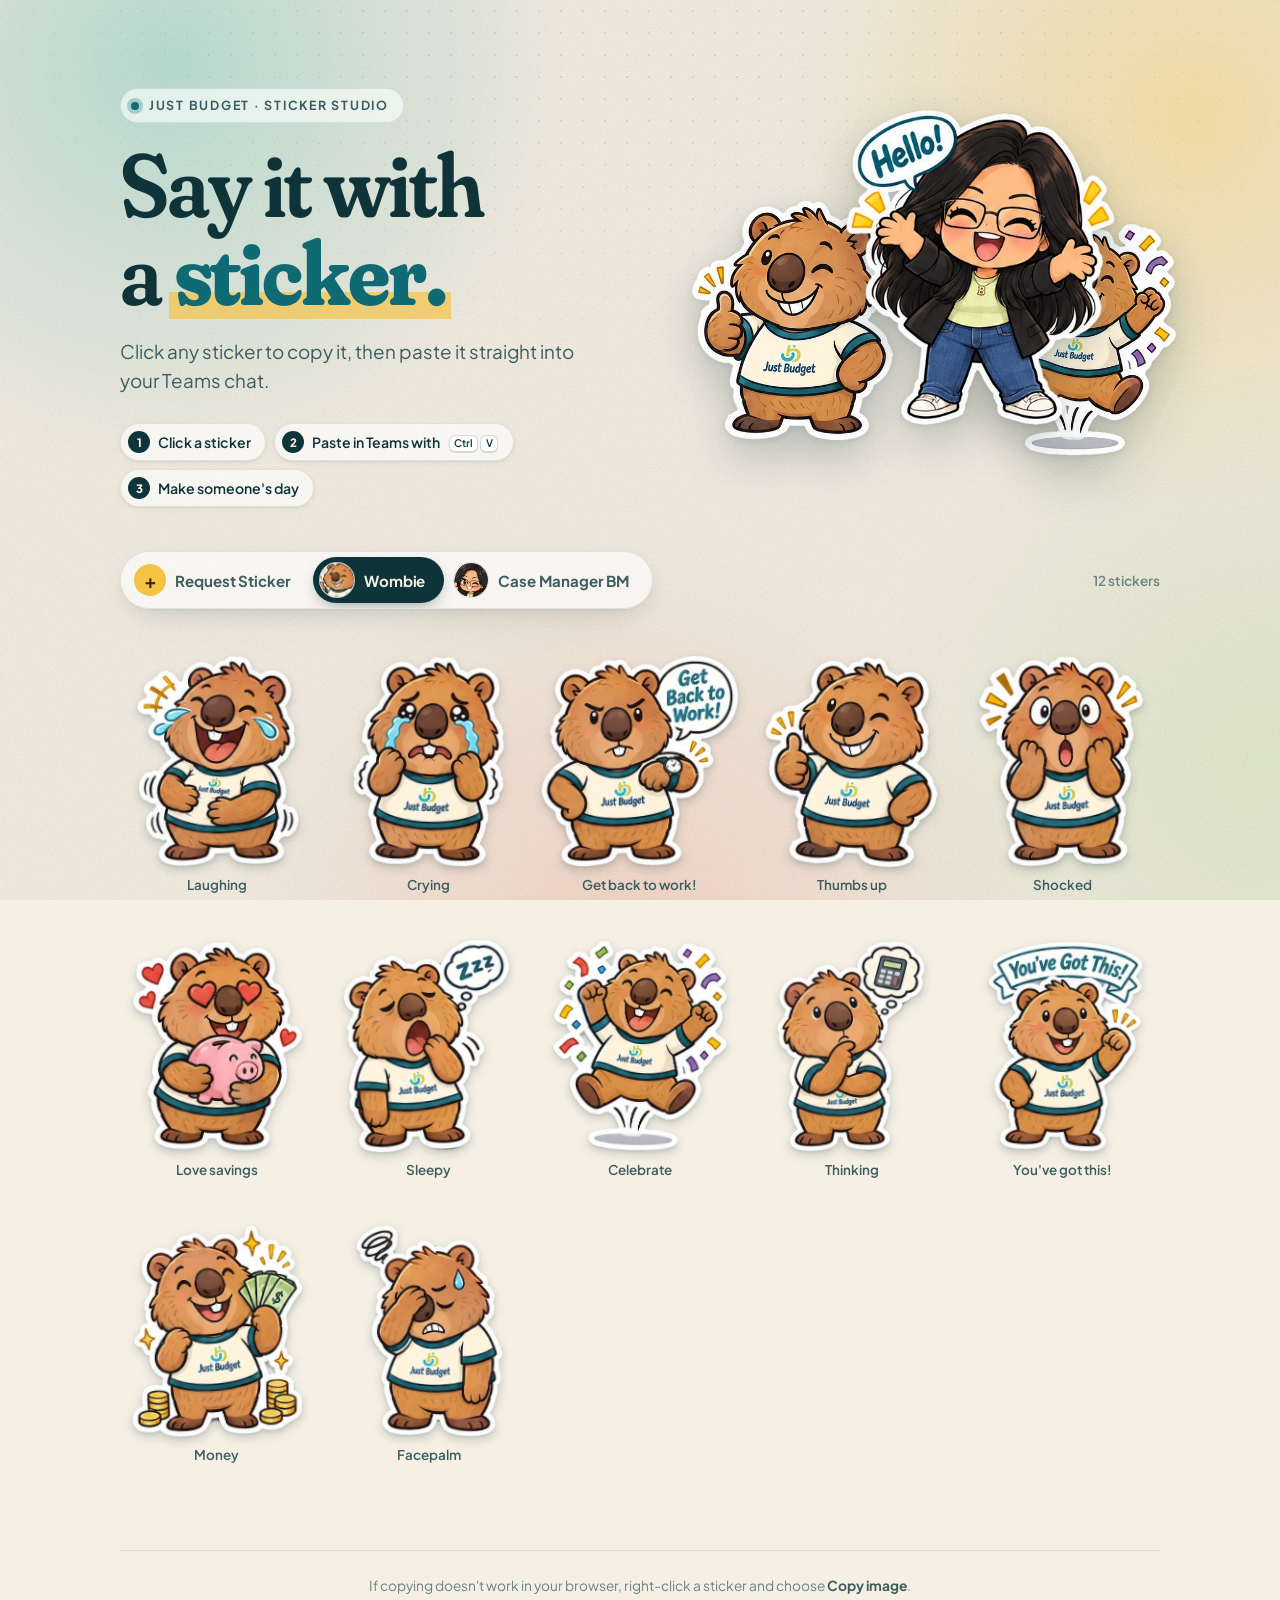
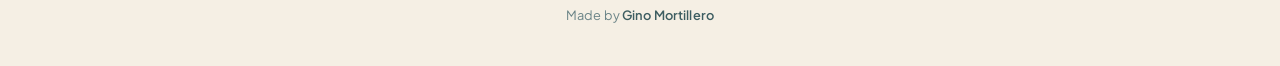
==== commit 503160e4: "Add a Made by Gino Mortillero credit to the footer" ====
--- a/index.html
+++ b/index.html
@@ -90,7 +90,8 @@
 </section>
 
 <footer>
-  <p>If copying doesn't work in your browser, right-click a sticker and choose <strong>Copy image</strong>.</p>
+  <p class="tip">If copying doesn't work in your browser, right-click a sticker and choose <strong>Copy image</strong>.</p>
+  <p class="credit">Made by <a href="https://gino-mortillero.pages.dev/" target="_blank" rel="noopener">Gino Mortillero</a></p>
 </footer>
 
 <div id="toast" role="status" aria-live="polite">
--- a/css/styles.css
+++ b/css/styles.css
@@ -263,7 +263,8 @@
   to   { opacity: 1; transform: none; }
 }
 .sticker .frame {
-  position: relative; width: 100%; aspect-ratio: 1; display: grid; place-items: center;
+  /* Same box for every sticker so they read as an even sheet, whatever each picture's width */
+  position: relative; width: 100%; aspect-ratio: 6 / 7;
   transform: rotate(var(--tilt, 0deg));
   transition: transform 380ms var(--ease-spring);
 }
@@ -278,7 +279,8 @@
 .sticker.loaded .frame::before { opacity: 0; animation: none; }
 @keyframes shimmer { from { background-position: 100% 0; } to { background-position: -150% 0; } }
 .sticker img {
-  position: relative; width: 100%; height: 100%; object-fit: contain;
+  /* Height-led, so every sticker is drawn at the same scale; extra-wide ones spill slightly sideways */
+  position: absolute; bottom: 0; left: 50%; translate: -50% 0; height: 100%; width: auto; max-width: none;
   filter: drop-shadow(0 4px 5px rgba(14, 52, 57, .18)) drop-shadow(0 1px 1px rgba(14, 52, 57, .14));
   opacity: 0; transform: scale(.94);
   transition: opacity 420ms ease, transform 520ms var(--ease-out), filter 260ms ease;
@@ -331,7 +333,7 @@
   display: grid; grid-template-columns: minmax(0, .9fr) minmax(0, 1.1fr); gap: clamp(24px, 5vw, 64px); align-items: start;
 }
 #request { scroll-margin-top: 84px; }
-body.requesting footer { display: none; }
+body.requesting footer .tip { display: none; }
 #request:not([hidden]) > * { animation: rise 640ms var(--ease-out) both; }
 #request:not([hidden]) > *:nth-child(2) { animation-delay: 80ms; }
 .request-intro { padding-top: 12px; }
@@ -432,7 +434,19 @@
 
 /* ---------- Footer ---------- */
 footer { max-width: var(--max); margin: 0 auto; padding: 0 var(--gutter) calc(40px + env(safe-area-inset-bottom)); text-align: center; color: var(--muted); font-size: .86rem; }
-footer p { margin: 0; padding-top: 24px; border-top: 1px solid var(--line); }
+footer { display: grid; gap: 10px; }
+footer::before { content: ''; border-top: 1px solid var(--line); margin-bottom: 14px; }
+footer p { margin: 0; }
+footer .credit { font-size: .8rem; letter-spacing: .01em; }
+footer .credit a {
+  color: var(--ink-soft); font-weight: 600; text-decoration: none;
+  background: linear-gradient(currentColor, currentColor) 0 100% / 0 1px no-repeat;
+  transition: color 200ms ease, background-size 260ms var(--ease-out);
+}
+footer .credit a:focus-visible { outline: 2px solid var(--ring); outline-offset: 3px; border-radius: 4px; }
+@media (hover: hover) and (pointer: fine) {
+  footer .credit a:hover { color: var(--accent); background-size: 100% 1px; }
+}
 footer strong { color: var(--ink-soft); }
 
 /* ---------- Responsive ---------- */
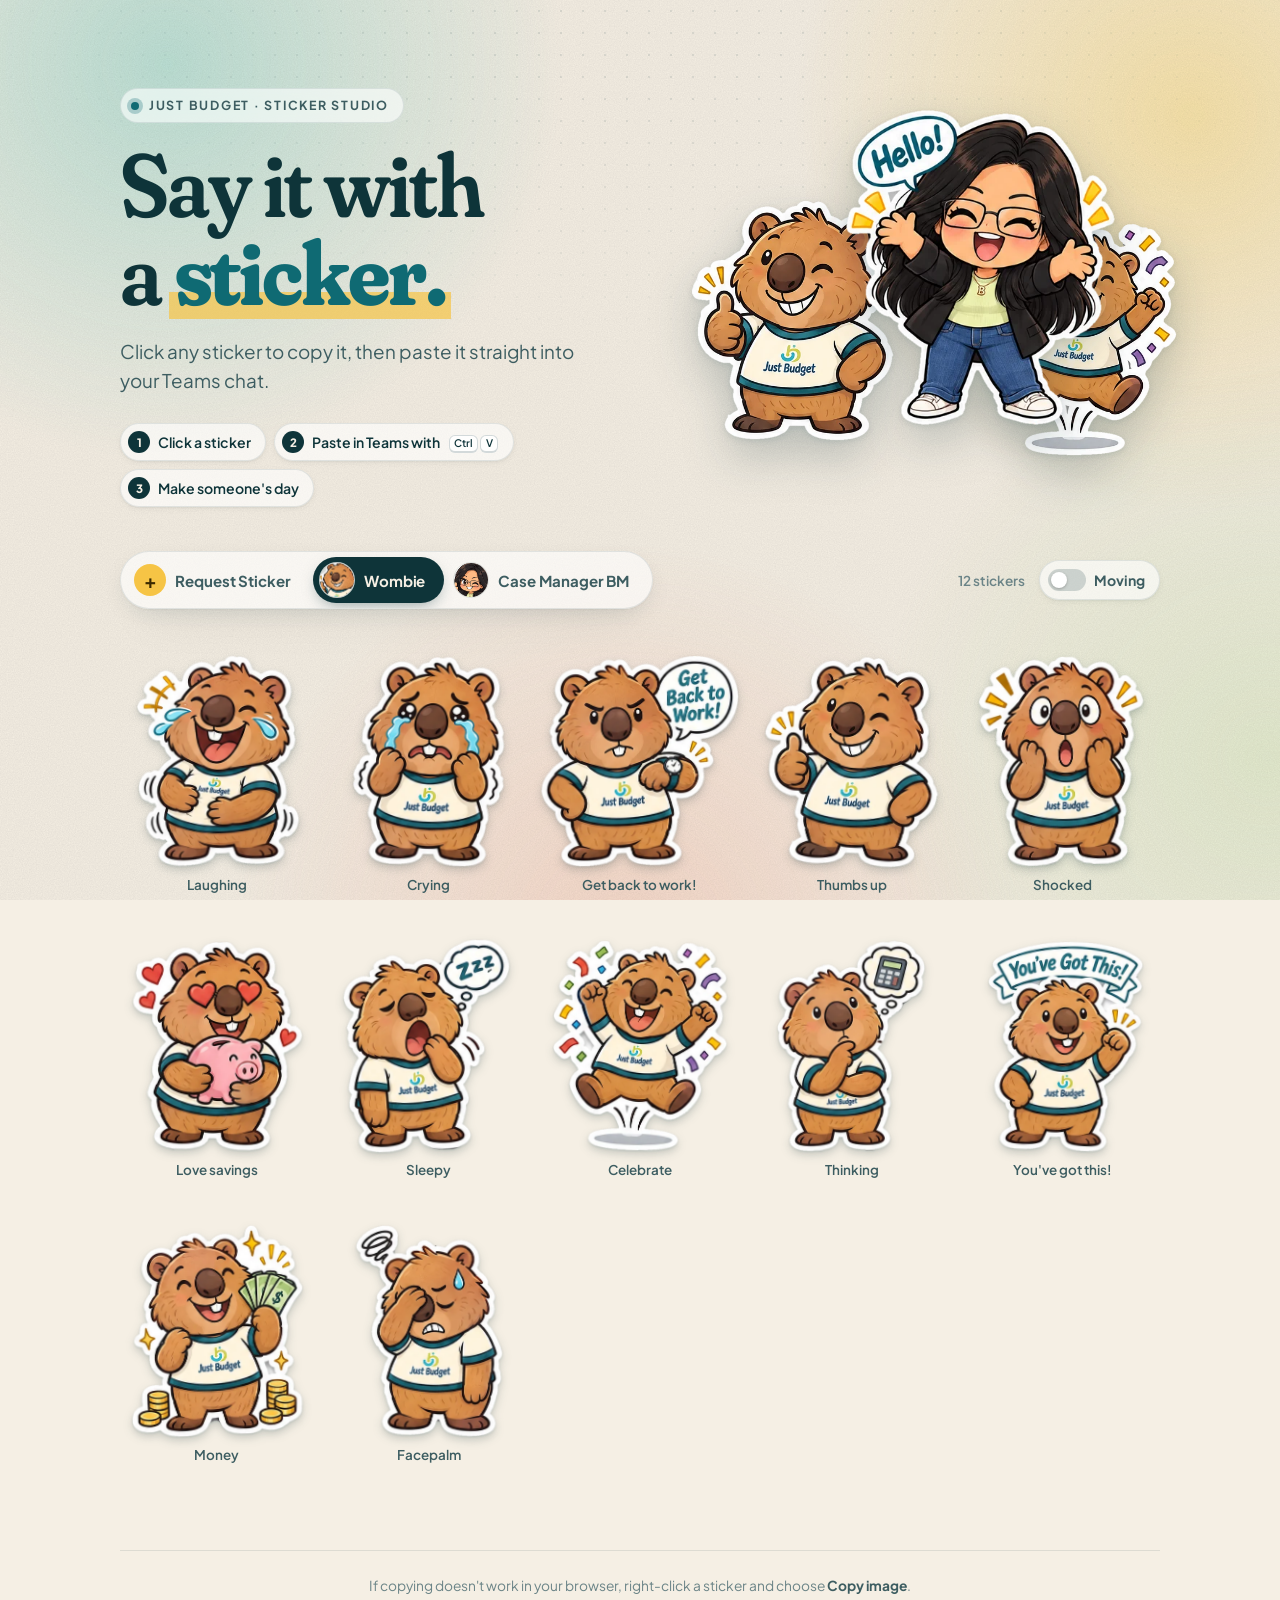
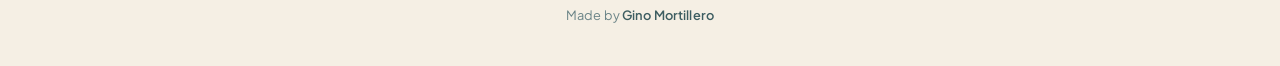
==== commit 607d4f19: "Add a Moving switch that copies animated stickers for Teams" ====
--- a/index.html
+++ b/index.html
@@ -41,7 +41,14 @@
   <nav id="picker" role="tablist" aria-label="Choose a character">
     <span class="indicator" aria-hidden="true"></span>
   </nav>
-  <p id="count" class="count" aria-live="polite"></p>
+  <div class="bar-end">
+    <p id="count" class="count" aria-live="polite"></p>
+    <label class="motion-toggle" title="Copy stickers that move in Teams">
+      <input type="checkbox" id="motion" role="switch">
+      <span class="switch" aria-hidden="true"></span>
+      <span class="motion-label">Moving</span>
+    </label>
+  </div>
 </div>
 
 <main id="grid" aria-label="Stickers"></main>
--- a/css/styles.css
+++ b/css/styles.css
@@ -242,6 +242,28 @@
 @media (hover: hover) and (pointer: fine) {
   button.tab:not([aria-selected="true"]):hover { color: var(--ink); }
 }
+.bar-end { display: flex; align-items: center; gap: 14px; flex-shrink: 0; }
+body.requesting .motion-toggle { display: none; }
+.motion-toggle {
+  display: inline-flex; align-items: center; gap: 8px; cursor: pointer; user-select: none;
+  height: 40px; padding: 0 14px 0 8px; border-radius: 999px;
+  background: var(--glass); border: 1px solid var(--line); box-shadow: var(--shadow-sm);
+  -webkit-backdrop-filter: blur(16px); backdrop-filter: blur(16px);
+  font-size: .88rem; font-weight: 700; color: var(--ink-soft);
+}
+.motion-toggle input { position: absolute; opacity: 0; width: 1px; height: 1px; }
+.motion-toggle .switch {
+  position: relative; width: 38px; height: 22px; border-radius: 999px; flex-shrink: 0;
+  background: var(--line-strong); transition: background 200ms ease;
+}
+.motion-toggle .switch::after {
+  content: ''; position: absolute; top: 3px; left: 3px; width: 16px; height: 16px; border-radius: 50%;
+  background: #fff; box-shadow: 0 1px 3px rgba(0,0,0,.25); transition: transform 240ms var(--ease-out);
+}
+.motion-toggle input:checked + .switch { background: var(--accent); }
+.motion-toggle input:checked + .switch::after { transform: translateX(16px); }
+.motion-toggle input:checked ~ .motion-label { color: var(--ink); }
+.motion-toggle input:focus-visible + .switch { box-shadow: 0 0 0 3px var(--ring); }
 .count { margin: 0; font-size: .85rem; font-weight: 600; color: var(--muted); white-space: nowrap; }
 
 /* ---------- Sticker grid ---------- */
@@ -471,6 +493,9 @@
   button.tab .avatar { width: 32px; height: 32px; }
   button.tab .avatar img { width: 30px; height: 30px; }
   .steps li { font-size: .82rem; }
+  .bar { flex-wrap: wrap; row-gap: 8px; }
+  .bar-end { width: 100%; justify-content: flex-end; }
+  .motion-toggle { height: 34px; font-size: .82rem; }
 }
 
 /* ---------- Motion preferences ---------- */
